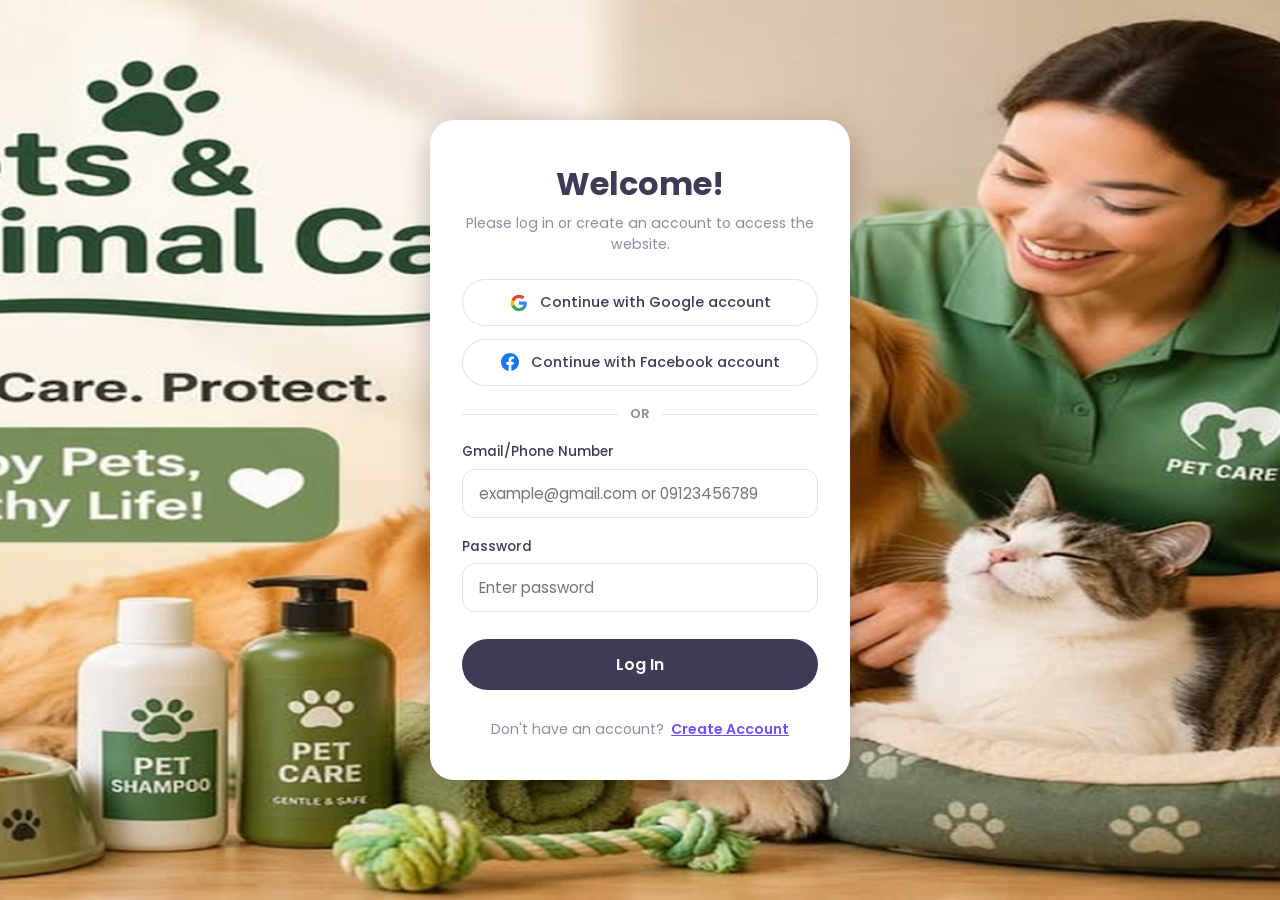
==== Project sirMark/index.html @ 8dad8e57 "Add files via upload" ====
<!DOCTYPE html>
<html lang="en">
  <head>
    <meta charset="UTF-8" />
    <meta name="viewport" content="width=device-width, initial-scale=1.0" />
    
    <!-- Prevent browser caching during development -->
    <meta http-equiv="Cache-Control" content="no-cache, no-store, must-revalidate" />
    <meta http-equiv="Pragma" content="no-cache" />
    <meta http-equiv="Expires" content="0" />

    <link
      href="https://cdn.jsdelivr.net/npm/remixicon@4.3.0/fonts/remixicon.css"
      rel="stylesheet"
    />
    <link
      rel="stylesheet"
      href="https://cdn.jsdelivr.net/npm/swiper@11/swiper-bundle.min.css"
    />
    <link href="https://cdn.jsdelivr.net/npm/remixicon@4.3.0/fonts/remixicon.css" rel="stylesheet">
    <link rel="stylesheet" href="styles.css?v=1.3" />
    <title>Pet Care by Group 1</title>
  </head>
  <body>
    <!-- AUTHENTICATION PAGE (Shown by default) -->
    <div id="auth-screen" class="auth__screen">
      <div class="auth__card">
        <div class="auth__header">
          <h2>Welcome!</h2>
          <p>Please log in or create an account to access the website.</p>
        </div>

        <!-- SOCIAL AUTHENTICATION BUTTONS -->
        <div class="social-auth-container">
          <button type="button" class="social-btn google-btn" id="google-auth-btn">
            <svg class="social-icon" viewBox="0 0 24 24" width="18" height="18">
              <path fill="#4285F4" d="M22.56 12.25c0-.78-.07-1.53-.2-2.25H12v4.26h5.92c-.26 1.37-1.04 2.53-2.21 3.31v2.77h3.57c2.08-1.92 3.28-4.74 3.28-8.09z"/>
              <path fill="#34A853" d="M12 23c2.97 0 5.46-.98 7.28-2.66l-3.57-2.77c-.98.66-2.23 1.06-3.71 1.06-2.86 0-5.29-1.93-6.16-4.53H2.18v2.84C3.99 20.53 7.7 23 12 23z"/>
              <path fill="#FBBC05" d="M5.84 14.1c-.22-.66-.35-1.36-.35-2.1s.13-1.44.35-2.1V7.06H2.18C1.43 8.55 1 10.22 1 12s.43 3.45 1.18 4.94l2.85-2.22.81-.62z"/>
              <path fill="#EA4335" d="M12 5.38c1.62 0 3.06.56 4.21 1.64l3.15-3.15C17.45 2.09 14.97 1 12 1 7.7 1 3.99 3.47 2.18 7.06l3.66 2.84c.87-2.6 3.3-4.52 6.16-4.52z"/>
            </svg>
            <span>Continue with Google account</span>
          </button>

          <button type="button" class="social-btn facebook-btn" id="facebook-auth-btn">
            <svg class="social-icon" viewBox="0 0 24 24" width="18" height="18" fill="#1877F2">
              <path d="M24 12.073c0-6.627-5.373-12-12-12s-12 5.373-12 12c0 5.99 4.388 10.954 10.125 11.854v-8.385H7.078v-3.47h3.047V9.43c0-3.007 1.792-4.669 4.533-4.669 1.312 0 2.686.235 2.686.235v2.953H15.83c-1.491 0-1.956.925-1.956 1.874v2.25h3.328l-.532 3.47h-2.796v8.385C19.612 23.027 24 18.062 24 12.073z"/>
            </svg>
            <span>Continue with Facebook account</span>
          </button>
        </div>

        <div class="auth__divider">
          <span>OR</span>
        </div>

        <!-- LOG IN FORM -->
        <form class="auth__form active" id="login-form">
          <div class="auth__field">
            <label for="login-identifier">Gmail/Phone Number</label>
            <input
              type="text"
              id="login-identifier"
              placeholder="example@gmail.com or 09123456789"
              required
            />
          </div>
          <div class="auth__field">
            <label for="login-password">Password</label>
            <div class="password__input-container">
              <input
                type="password"
                id="login-password"
                placeholder="Enter password"
                required
              />
              <i class="ri-eye-line toggle-password" data-target="login-password"></i>
            </div>
          </div>
          <button type="submit" class="auth__submit-btn">Log In</button>
          <p class="auth__switch">
            Don't have an account? <a href="#" id="switch-to-signup">Create Account</a>
          </p>
        </form>

        <!-- SIGN UP FORM -->
        <form class="auth__form" id="signup-form">
          <div class="auth__field">
            <label for="signup-name">Full Name</label>
            <input
              type="text"
              id="signup-name"
              placeholder="Your Name"
              required
            />
          </div>
          <div class="auth__field">
            <label for="signup-avatar">Profile Picture (Please submit your formal picture.)</label>
            <input
              type="file"
              id="signup-avatar"
              accept="image/*"
            />
          </div>
          <div class="auth__field">
            <label for="signup-identifier">Gmail/Phone Number</label>
            <input
              type="text"
              id="signup-identifier"
              placeholder="example@gmail.com or 09123456789"
              required
            />
          </div>
          <div class="auth__field">
            <label for="signup-password">Password</label>
            <div class="password__input-container">
              <input
                type="password"
                id="signup-password"
                placeholder="Create password"
                required
              />
              <i class="ri-eye-line toggle-password" data-target="signup-password"></i>
            </div>
          </div>
          <button type="submit" class="auth__submit-btn">Sign Up</button>
          <p class="auth__switch">
            Already have an account? <a href="#" id="switch-to-login">Log In</a>
          </p>
        </form>
      </div>
    </div>

    <!-- GET START PROMPT SCREEN (Shown after logging in) -->
<div id="get-started-screen" class="auth__screen hidden">

  <!-- ANIMATED BACKGROUND PARTICLES -->
  <div class="get-started__bg-animation">
    <span class="particle particle-1"><i class="ri-heart-pulse-fill"></i></span>
    <span class="particle particle-2">🐾</span>
    <span class="particle particle-3"><i class="ri-heart-fill"></i></span>
    <span class="particle particle-4">🐾</span>
    <span class="particle particle-5"><i class="ri-heart-pulse-fill"></i></span>
    <span class="particle particle-6">🐾</span>
    <div class="glowing-orb orb-1"></div>
    <div class="glowing-orb orb-2"></div>
  </div>

  <div class="auth__card get-started__card">
    <div class="auth__header">
      <div class="get-started__icon">
        <i class="ri-heart-pulse-fill"></i>
      </div>
      <h2>Welcome to Pet Care! 🐾</h2>
      <p>Click below to enter and explore expert pet care, services, and products.</p>
    </div>
    <button type="button" id="get-started-btn" class="auth__submit-btn get-started__btn">
      Get Start <i class="ri-arrow-right-line"></i>
    </button>
  </div>
</div>

    <!-- MAIN WEBSITE (Hidden until Get Start is clicked) -->
    <div id="main-website" class="hidden">
      <nav>
        <div class="nav__header">
          <div class="nav__logo">
            <a href="#">PET CARE</a>
          </div>
          <div class="nav__menu__btn" id="menu-btn">
            <i class="ri-menu-line"></i>
          </div>
        </div>
        <ul class="nav__links" id="nav-links">
          <li class="user__profile-container">
            <img id="user-display-avatar" class="nav__user-avatar hidden" src="" alt="User Profile" title="Click to manage profile picture" />
            <span id="user-display-name" class="user-name" title="Click to manage profile picture">Julian Roger Nebres</span>
            <button id="logout-btn" class="nav__logout-btn">Log Out</button>
          </li>
        </ul>
      </nav>

      <header id="home">
        <div class="section__container header__container">
          <div class="header__content">
            <h4>Welcome</h4>
            <h1>Pet<br /><span>Doctor</span></h1>
            <h2>We love pets like you do :)</h2>
            <p>
              From routine check-ups to specialized treatments, we're here to
              ensure your pets lead happy, healthy lives.
            </p>
            <div class="header__btn">
              <a href="video-player.html" class="header__btn-link">
                Click To Play Video <i class="ri-arrow-right-line"></i>
              </a>
            </div>
          </div>
          <div class="header__image">
            <img
              src="img/header-bg.png"
              alt="header-bg"
              class="header__image-bg"
            />
            <img src="img/header.png" alt="header" />
          </div>
        </div>
        <div class="header__bottom"></div>
      </header>

      <section class="section__container intro__container">
        <p class="section__subheader">Intro</p>
        <h2 class="section__header">Get to know us more</h2>
        <div class="intro__grid">
          <div class="intro__card">
            <div class="intro__image">
              <img src="img/intro-1.png" alt="Pet Experts" />
            </div>
            <h4>Pet Experts</h4>
            <p>
              Meet our team of skilled veterinarians, dedicated to your pet's
              well-being.
            </p>
            <a href="pet-experts.html">Read More</a>
          </div>
          <div class="intro__card">
            <div class="intro__image">
              <img src="img/intro-2.png" alt="Vet Services" />
            </div>
            <h4>Vet Services</h4>
            <p>
              Offering a wide range of veterinary services to keep your pets
              healthy and happy.
            </p>
            <a href="vet-services.html">Read More</a>
          </div>
          <div class="intro__card">
            <div class="intro__image">
              <img src="img/intro-3.png" alt="Contact Us" />
            </div>
            <h4>Contact Us</h4>
            <p>
              Reach out to us for any inquiries or schedule an appointment for
              your pet's care.
            </p>
            <a href="contact-us.html">Read More</a>
          </div>
        </div>
      </section>

      <section class="section__container about__container" id="about">
        <p class="section__subheader">About Us</p>
        <h2 class="section__header">What we can do for you</h2>
        <div class="about__row">
          <div class="about__image">
            <img src="img/about-1.jpg" alt="Pet Health Care" />
          </div>
          <div class="about__content">
            <span><img src="img/about-1-icon.png" alt="about-icon" /></span>
            <h4>Let us help you with your pet health</h4>
            <p>
              Our expert veterinarians are here to provide comprehensive care and
              guidance to ensure your pet stays in perfect health.
            </p>
          </div>
        </div>
        <div class="about__row">
          <div class="about__image">
            <img src="img/about-2.jpg" alt="Caring Personnel" />
          </div>
          <div class="about__content">
            <span><img src="img/about-2-icon.png" alt="about-icon" /></span>
            <h4>Caring personal will take care of your pet</h4>
            <p>
              Your pet will be in good hands with our compassionate and
              well-trained staff, who treat every pet like family.
            </p>
          </div>
        </div>
        <div class="about__row">
          <div class="about__image">
            <img src="img/about-3.jpg" alt="Pet Grooming Services" />
          </div>
          <div class="about__content">
            <span><img src="img/about-3-icon.png" alt="about-icon" /></span>
            <h4>Let us groom your precious and loved pet</h4>
            <p>
              From bathing to styling, we offer professional grooming services to
              keep your pet looking and feeling their best.
            </p>
          </div>
        </div>
      </section>

      <section class="section__container" id="store">
        <p class="section__subheader">Products</p>
        <h2 class="section__header">Featured pet products</h2>

        <div class="product__grid">
          <div class="product__card">
            <img src="img/product-1.jpg" alt="Dog Trash Bag" />
            <h4>Dog Trash Bag</h4>
            <p>Convenient and eco-friendly trash bags for easy pet waste disposal.</p>
            <h5>$29.00 USD</h5>
          </div>

          <div class="product__card">
            <img src="img/product-2.jpg" alt="Pet Accessories" />
            <h4>Pet Accessories</h4>
            <p>Explore our range of stylish and functional accessories for your furry friends.</p>
            <h5>$49.00 USD</h5>
          </div>

          <div class="product__card">
            <img src="img/product-3.jpg" alt="Dog Food" />
            <h4>Dog Food</h4>
            <p>Nutritious and delicious dog food to keep your pet healthy and happy.</p>
            <h5>$79.00 USD</h5>
          </div>
        </div>

        <!-- Order Here Button -->
        <div class="order__btn-container">
          <a href="order.html" class="order__btn">
            Order Here! <i class="ri-shopping-cart-2-line"></i>
          </a>
        </div>
      </section>

      <section class="section__container" id="service">
        <p class="section__subheader">Services</p>
        <h2 class="section__header">What We Offer</h2>
        <div class="service__flex">
          <div class="service__card">
            <div>
              <img src="img/service-1.png" alt="Emergency Care" />
            </div>
            <p>Emergency Care</p>
          </div>
          <div class="service__card">
            <div>
              <img src="img/service-2.png" alt="Vaccination Services" />
            </div>
            <p>Vaccination Services</p>
          </div>
          <div class="service__card">
            <div>
              <img src="img/service-3.png" alt="Nutrition Counseling" />
            </div>
            <p>Nutrition Counseling</p>
          </div>
          <div class="service__card">
            <div>
              <img src="img/service-4.png" alt="Behavioral Consultation" />
            </div>
            <p>Behavioral Consultation</p>
          </div>
          <div class="service__card">
            <div>
              <img src="img/service-5.png" alt="Pet Boarding Services" />
            </div>
            <p>Pet Boarding Services</p>
          </div>
        </div>
      </section>

      <section class="client">
        <div class="section__container client__container">
          <p class="section__subheader">Feedback</p>
          <h2 class="section__header">What people say about us</h2>
          <div class="feedback__form-container">
            <form id="feedback-form">
              <div class="feedback__field">
                <input
                  type="text"
                  id="feedback-job-input"
                  placeholder="Your Job Title / Profession (etc.)"
                />
              </div>
              <textarea
                id="feedback-input"
                placeholder="Write your comment or feedback here..."
                rows="3"
                required
              ></textarea>
              <button type="submit" class="feedback__submit-btn">Post Feedback</button>
            </form>
          </div>
          <div class="swiper">
            <div class="swiper-wrapper">
              <div class="swiper-slide">
                <div class="client__card">
                  <div class="client__details">
                    <img src="img/client-1.jpg" alt="Sarah Johnson" />
                    <div>
                      <h4>Sarah Johnson</h4>
                      <h5>Graphic Designer</h5>
                    </div>
                  </div>
                  <p>
                    The care my dog received at Pet Doctor was exceptional. The
                    vets were attentive cared about my dog's well-being.
                  </p>
                </div>
              </div>
              <div class="swiper-slide">
                <div class="client__card">
                  <div class="client__details">
                    <img src="img/client-2.jpg" alt="Michael Adams" />
                    <div>
                      <h4>Michael Adams</h4>
                      <h5>Software Engineer</h5>
                    </div>
                  </div>
                  <p>
                    Pet Doctor saved my cat during an emergency! Their quick
                    response and expertise made all the difference.
                  </p>
                </div>
              </div>
              <div class="swiper-slide">
                <div class="client__card">
                  <div class="client__details">
                    <img src="img/client-3.jpg" alt="Emily Martinez" />
                    <div>
                      <h4>Emily Martinez</h4>
                      <h5>Teacher</h5>
                    </div>
                  </div>
                  <p>
                    I trust Pet Doctor with all my pets. Their team is
                    professional, and they always go the extra mile for their
                    patients.
                  </p>
                </div>
              </div>
              <div class="swiper-slide">
                <div class="client__card">
                  <div class="client__details">
                    <img src="img/client-4.jpg" alt="Jason Lee" />
                    <div>
                      <h4>Jason Lee</h4>
                      <h5>Marketing Specialist</h5>
                    </div>
                  </div>
                  <p>
                    The grooming services at Pet Doctor are fantastic! My pup
                    always comes back looking fresh and happy.
                  </p>
                </div>
              </div>
              <div class="swiper-slide">
                <div class="client__card">
                  <div class="client__details">
                    <img src="img/client-5.jpg" alt="David Thompson" />
                    <div>
                      <h4>David Thompson</h4>
                      <h5>Accountant</h5>
                    </div>
                  </div>
                  <p>
                    I've never seen a team so dedicated to animals. Pet Doctor is
                    my go-to clinic for all pet-related issues.
                  </p>
                </div>
              </div>
            </div>
          </div>
        </div>
      </section>

      <section class="section__container instagram__container">
        <p>FOLLOW</p>
        <h2 class="section__header">Instagram</h2>
        <div class="instagram__grid">
          <img src="img/instagram-1.jpg" alt="Instagram Post 1" />
          <img src="img/instagram-2.jpg" alt="Instagram Post 2" />
          <img src="img/instagram-3.jpg" alt="Instagram Post 3" />
          <img src="img/instagram-4.jpg" alt="Instagram Post 4" />
        </div>
      </section>

      <footer class="footer" id="contact">
        <div class="section__container footer__container">
          <div class="footer__col">
            <h4>Group Members:</h4>
            <ul class="footer__members">
              <li><a href="javascript:void(0)" onclick="showMemberModal('De Los Santos, Faith', 'img/Faith.jpg', 'Group Leader')">De Los Santos, Faith</a></li>
              <li><a href="javascript:void(0)" onclick="showMemberModal('Nebres, Julian Roger', 'img/Julian Roger.jpg', 'Group Member')">Nebres, Julian Roger</a></li>
              <li><a href="javascript:void(0)" onclick="showMemberModal('Apolinario, Rennell', 'img/Rennell.jpg', 'Group Member')">Apolinario, Rennell</a></li>
              <li><a href="javascript:void(0)" onclick="showMemberModal('Tenrio, Marc Leoven', 'img/Leoven.jpg', 'Group Member')">Tenrio, Marc Leoven</a></li>
              <li><a href="javascript:void(0)" onclick="showMemberModal('Patricio, Genesis', 'img/Genesis.jpg', 'Group Member')">Patricio, Genesis</a></li>
            </ul>
          </div>

          <div class="footer__col">
            <h4>Company</h4>
            <ul class="footer__links">
              <li><a href="#pricing">Pricing</a></li>
              <li><a href="#blog">Blog</a></li>
            </ul>
          </div>

          <div class="footer__col">
            <h4>Address</h4>
            <p>Union, Libertad, Antique</p>
            <br />
            <h4>Inquiries</h4>
            <p>091234567890</p>
            <p>support@petdoctorcare.com</p>
          </div>

          <div class="footer__col">
            <h4>Newsletter</h4>
            <p>Stay updated with our latest news</p>
            <form id="newsletter-form" onsubmit="showNewsletterPopup(event)">
              <input type="email" id="newsletter-email-input" placeholder="Your email" required />
              <button type="submit" class="btn">
                <i class="ri-arrow-right-line"></i>
              </button>
            </form>

            <br />
            <h4>Follow Us</h4>
            <ul class="footer__socials">
              <li><a href="https://web.facebook.com/rennell.apolinario8" target="_blank" rel="noopener noreferrer"><i class="ri-facebook-fill"></i></a></li>
              <li><a href="https://www.instagram.com/its_me_rennell/" target="_blank" rel="noopener noreferrer"><i class="ri-instagram-line"></i></a></li>
              <li><a href="https://vt.tiktok.com/ZSqaDMAtP/" target="_blank" rel="noopener noreferrer"><i class="ri-tiktok-fill"></i></a></li>
            </ul>
          </div>
        </div>

        <div class="footer__bar">
          Ubra it Group 1<br />
        </div>
      </footer>

      <!-- FLOATING BOTTOM NAVIGATION BAR -->
      <nav class="bottom__nav">
        <a href="#home" class="bottom__nav-link active">
          <i class="ri-home-4-line"></i>
          <span>Home</span>
        </a>
        <a href="#about" class="bottom__nav-link">
          <i class="ri-information-line"></i>
          <span>About</span>
        </a>
        <a href="#store" class="bottom__nav-link center-highlight">
          <div class="center-icon">
            <i class="ri-shopping-bag-3-line"></i>
          </div>
          <span>Store</span>
        </a>
        <a href="#service" class="bottom__nav-link">
          <i class="ri-customer-service-2-line"></i>
          <span>Services</span>
        </a>
        <a href="#contact" class="bottom__nav-link">
          <i class="ri-contacts-line"></i>
          <span>Contact</span>
        </a>
      </nav>
    </div>

    <!-- PROFILE PICTURE OPTION MODAL -->
    <div id="avatar-modal" class="auth__modal-overlay">
      <div class="auth__modal-card logout__card">
        <button type="button" id="avatar-modal-close" class="logout__modal-close">&times;</button>
        <div class="auth__header">
          <h3>Profile Picture Settings</h3>
          <p>Choose an image to upload as your profile picture, or remove your existing picture.</p>
        </div>
        <form id="avatar-modal-form">
          <div class="auth__field">
            <label for="avatar-modal-file">Upload New Picture</label>
            <input type="file" id="avatar-modal-file" accept="image/*" />
          </div>
          <div class="avatar__modal-actions">
            <button type="submit" class="auth__submit-btn" style="flex: 1;">Save Picture</button>
            <button type="button" id="avatar-remove-btn" class="auth__submit-btn avatar__remove-btn" style="flex: 1;">Remove Picture</button>
          </div>
        </form>
      </div>
    </div>

    <!-- SOCIAL NAME PROMPT MODAL -->
    <div id="social-name-modal" class="auth__modal-overlay">
      <div class="auth__modal-card logout__card">
        <button type="button" id="social-modal-close" class="logout__modal-close">&times;</button>
        <div class="auth__header">
          <h3 id="social-modal-title">Enter Your Name</h3>
          <p>Please enter your details to complete social log in.</p>
        </div>
        <form id="social-name-form">
          <div class="auth__field">
            <label for="social-user-name">Full Name</label>
            <input
              type="text"
              id="social-user-name"
              placeholder="Enter your name"
              required
            />
          </div>
          <div class="auth__field">
            <label for="social-user-avatar">Profile Picture (Please submit your formal picture.)</label>
            <input
              type="file"
              id="social-user-avatar"
              accept="image/*"
            />
          </div>
          <button type="submit" class="auth__submit-btn" style="margin-top: 1.2rem;">Continue</button>
        </form>
      </div>
    </div>

    <!-- LOG OUT CONFIRMATION MODAL -->
    <div id="logout-modal" class="auth__modal-overlay">
      <div class="auth__modal-card logout__card">
        <button type="button" id="logout-cancel-btn" class="logout__modal-close">&times;</button>
        <h3>Log Out?</h3>
        <p>Are you sure you want to log out? Thank you for visiting our site!</p>
        <button id="logout-confirm-btn" class="auth__submit-btn">Return to Log In</button>
      </div>
    </div>

    <!-- INSTAGRAM LIGHTBOX MODAL -->
    <div id="image-modal" class="image__modal">
      <div class="image__modal-wrapper">
        <button id="modal-close" class="image__modal-close" type="button">&times;</button>
        <img id="modal-img" src="" alt="Zoomed Instagram Image" />
      </div>
    </div>

    <!-- NEWSLETTER SUCCESS MODAL -->
    <div id="newsletter-modal" class="newsletter__modal-overlay">
      <div class="newsletter__modal-card">
        <div class="newsletter__modal-icon">
          <i class="ri-checkbox-circle-fill"></i>
        </div>
        <h3>Submitted Successfully!</h3>
        <p>Thank you for emailing our website!</p>
        <button type="button" class="newsletter__modal-btn" onclick="closeNewsletterPopup()">Close</button>
      </div>
    </div>

    <!-- MEMBER MODAL -->
    <div id="member-modal" class="member__modal-overlay" onclick="closeMemberModalOnOverlay(event)">
      <div class="member__modal-card">
        <button type="button" class="member__modal-close" onclick="closeMemberModal()">&times;</button>
        <div class="member__modal-img-container">
          <img id="member-modal-img" src="" alt="Member Photo" />
        </div>
        <h3 id="member-modal-name">Member Name</h3>
        <p id="member-modal-role">Group Member</p>
      </div>
    </div>

    <script src="https://unpkg.com/scrollreveal"></script>
    <script src="https://cdn.jsdelivr.net/npm/swiper@11/swiper-bundle.min.js"></script>
    <script src="main.js?v=1.3"></script>
  </body>
</html>
---- Project sirMark/styles.css ----
@import url("https://fonts.googleapis.com/css2?family=Poppins:ital,wght@0,100;0,200;0,300;0,400;0,500;0,600;0,700;0,800;0,900;1,100;1,200;1,300;1,400;1,500;1,600;1,700;1,800;1,900&display=swap");

:root {
  --primary-color: #dcd7f8;
  --text-dark: #3f3b57;
  --text-light: #908ca3;
  --white: #ffffff;
  --max-width: 1200px;
}

* {
  padding: 0;
  margin: 0;
  box-sizing: border-box;
}

body {
  font-family: "Poppins", sans-serif;
}

#main-website {
  padding-bottom: 90px;
}

img {
  display: block;
  width: 100%;
  height: auto;
}

a {
  text-decoration: none;
  transition: 0.3s;
}

ul {
  list-style: none;
}

html,
body {
  scroll-behavior: smooth;
}

.section__container {
  max-width: var(--max-width);
  padding: 7rem 1rem 5rem 1rem;
  margin: auto;
}

.section__subheader {
  font-size: 1.2rem;
  font-weight: 500;
  color: var(--text-light);
  text-align: center;
}

.section__header {
  font-size: 2.5rem;
  font-weight: 500;
  color: var(--text-dark);
  text-align: center;
  line-height: 3.5rem;
}

/* User Profile & Log-out Alignment */
.user__profile-container {
  display: flex;
  align-items: center;
  gap: 0.8rem;
}

.nav__user-avatar {
  width: 40px;
  height: 40px;
  border-radius: 50%;
  object-fit: cover;
  border: 2px solid #7052ff;
  box-shadow: 0 2px 8px rgba(112, 82, 255, 0.25);
  cursor: pointer;
  transition: transform 0.2s ease;
}

.nav__user-avatar:hover {
  transform: scale(1.08);
}

.user-name {
  white-space: nowrap;
  display: inline-block;
  font-size: 1.1rem;
  font-weight: 600;
  color: #2b2353;
  cursor: pointer;
}

.user__display-name {
  font-size: 1.8rem;
  font-weight: 700;
  color: var(--text-dark);
  text-transform: capitalize;
}

/* Modal Avatar Actions */
.avatar__modal-actions {
  display: flex;
  gap: 0.8rem;
  margin-top: 1.2rem;
}

.avatar__remove-btn {
  background-color: #ff4d4d !important;
}

.avatar__remove-btn:hover {
  background-color: #e03a3a !important;
}

/* Product Image Hover Pop & Zoom */
.product__card {
  overflow: hidden;
  border-radius: 12px;
  transition: transform 0.3s ease, box-shadow 0.3s ease;
}

.product__card:hover {
  transform: translateY(-6px);
  box-shadow: 0 12px 30px rgba(112, 82, 255, 0.15);
}

.product__card img {
  width: 100%;
  border-radius: 12px;
  transition: transform 0.4s cubic-bezier(0.25, 1, 0.5, 1), filter 0.4s ease;
}

.product__card:hover img {
  transform: scale(1.08);
  filter: brightness(1.03);
}

/* Order Here Button Placement */
.order__btn-container {
  text-align: center;
  margin-top: 2.5rem;
}

.order__btn {
  display: inline-flex;
  align-items: center;
  gap: 0.6rem;
  padding: 0.9rem 2.2rem;
  background-color: #7052ff;
  color: #ffffff !important;
  border-radius: 30px;
  text-decoration: none;
  font-weight: 600;
  font-size: 1.05rem;
  box-shadow: 0 6px 18px rgba(112, 82, 255, 0.3);
  transition: all 0.25s cubic-bezier(0.4, 0, 0.2, 1);
}

.order__btn i {
  font-size: 1.2rem;
  transition: transform 0.25s ease;
}

.order__btn:hover {
  background-color: #593cd8;
  transform: translateY(-3px) scale(1.02);
  box-shadow: 0 10px 25px rgba(112, 82, 255, 0.45);
}

.order__btn:hover i {
  transform: translateX(4px);
}

.order__btn:active {
  transform: scale(0.95);
}

/* ANIMATION & GATE STYLES */
.hidden {
  display: none !important;
}

.auth__screen,
#main-website {
  transition: opacity 0.5s ease;
  opacity: 1;
}

.fade-out {
  opacity: 0 !important;
  pointer-events: none;
}

.fade-in {
  animation: fadeIn 0.5s ease forwards;
}

@keyframes fadeIn {
  from {
    opacity: 0;
  }
  to {
    opacity: 1;
  }
}

/* Auth Screen */
.auth__screen {
  min-height: 100vh;
  width: 100%;
  display: flex;
  align-items: center;
  justify-content: center;
  background: url("img/background2.png") no-repeat center center / cover;
  padding: 1.5rem;
  overflow: hidden;
}

.auth__card {
  background-color: #ffffff;
  width: 100%;
  max-width: 420px;
  border-radius: 1.5rem;
  padding: 2.5rem 2rem;
  box-shadow: 0 10px 30px rgba(0, 0, 0, 0.25);
  overflow: hidden;
}

/* Get Start Screen Styling */
.get-started__card {
  text-align: center;
  display: flex;
  flex-direction: column;
  align-items: center;
}

.get-started__icon {
  width: 70px;
  height: 70px;
  background-color: #f3f0ff;
  color: #7052ff;
  border-radius: 50%;
  display: flex;
  align-items: center;
  justify-content: center;
  font-size: 2.2rem;
  margin: 0 auto 1rem auto;
  box-shadow: 0 4px 15px rgba(112, 82, 255, 0.2);
}

.get-started__btn {
  width: 100%;
  display: inline-flex;
  align-items: center;
  justify-content: center;
  gap: 0.5rem;
  background-color: #7052ff;
  padding: 0.85rem 1.5rem;
  font-size: 1.05rem;
  transition: all 0.3s ease;
}

.get-started__btn:hover {
  background-color: #593cd8;
  transform: translateY(-2px);
  box-shadow: 0 6px 18px rgba(112, 82, 255, 0.35);
}

.auth__header {
  text-align: center;
  margin-bottom: 1.5rem;
}

.auth__header h2 {
  font-size: 2rem;
  font-weight: 700;
  color: var(--text-dark);
}

.auth__header p {
  font-size: 0.88rem;
  color: var(--text-light);
  margin-top: 0.3rem;
}

/* Social Buttons & Divider Styling */
.social-auth-container {
  display: flex;
  flex-direction: column;
  gap: 0.8rem;
  margin-bottom: 1.2rem;
}

.social-btn {
  display: flex;
  align-items: center;
  justify-content: center;
  gap: 0.75rem;
  width: 100%;
  padding: 0.75rem 1rem;
  border: 1.5px solid #e2e0ee;
  border-radius: 5rem;
  background-color: var(--white);
  color: var(--text-dark);
  font-family: inherit;
  font-size: 0.9rem;
  font-weight: 500;
  cursor: pointer;
  transition: all 0.3s ease;
}

.social-btn:hover {
  background-color: #f8f7fd;
  border-color: #cbd5e1;
  transform: translateY(-1px);
}

.social-btn svg {
  flex-shrink: 0;
}

.auth__divider {
  display: flex;
  align-items: center;
  text-align: center;
  margin-bottom: 1.2rem;
  color: var(--text-light);
  font-size: 0.8rem;
  font-weight: 600;
}

.auth__divider::before,
.auth__divider::after {
  content: "";
  flex: 1;
  border-bottom: 1px solid #e2e0ee;
}

.auth__divider span {
  padding: 0 0.75rem;
}

.auth__form {
  display: none;
  flex-direction: column;
  gap: 1.2rem;
}

@keyframes formSlideFade {
  from {
    opacity: 0;
    transform: translateY(12px);
  }
  to {
    opacity: 1;
    transform: translateY(0);
  }
}

.auth__form.active {
  display: flex;
  animation: formSlideFade 0.35s cubic-bezier(0.16, 1, 0.3, 1) forwards;
}

.auth__field {
  display: flex;
  flex-direction: column;
  gap: 0.4rem;
}

.auth__field label {
  font-size: 0.85rem;
  font-weight: 500;
  color: var(--text-dark);
}

.auth__field input {
  padding: 0.75rem 1rem;
  border: 1.5px solid #e2e0ee;
  border-radius: 0.8rem;
  font-family: inherit;
  font-size: 0.95rem;
  outline: none;
  transition: 0.3s;
}

.auth__field input[type="file"] {
  padding: 0.5rem 0.8rem;
  font-size: 0.85rem;
  cursor: pointer;
}

.auth__field input:focus {
  border-color: var(--text-dark);
}

.password__input-container {
  position: relative;
  display: flex;
  align-items: center;
  width: 100%;
}

.password__input-container input {
  width: 100%;
  padding-right: 2.8rem;
}

.toggle-password {
  position: absolute;
  right: 1rem;
  cursor: pointer;
  color: var(--text-light);
  font-size: 1.15rem;
  transition: color 0.2s ease;
  user-select: none;
}

.toggle-password:hover {
  color: var(--text-dark);
}

.auth__submit-btn {
  margin-top: 0.5rem;
  padding: 0.8rem;
  background-color: var(--text-dark);
  color: var(--white);
  border: none;
  border-radius: 5rem;
  font-family: inherit;
  font-size: 1rem;
  font-weight: 600;
  cursor: pointer;
  transition: 0.3s;
}

.auth__submit-btn:hover {
  background-color: #272439;
}

.auth__switch {
  text-align: center;
  font-size: 0.88rem;
  color: var(--text-light);
  margin-top: 0.6rem;
}

.auth__switch a {
  color: #7052ff;
  font-weight: 600;
  text-decoration: underline;
  margin-left: 0.2rem;
  cursor: pointer;
  transition: color 0.2s ease;
}

.auth__switch a:hover {
  color: #593cd8;
}

.nav__logout-btn {
  padding: 0.4rem 1.2rem;
  font-family: inherit;
  font-size: 0.9rem;
  font-weight: 600;
  color: var(--white);
  background-color: var(--text-dark);
  border: none;
  border-radius: 5rem;
  cursor: pointer;
  transition: 0.3s;
}

.nav__logout-btn:hover {
  background-color: #272439;
}

/* Modal Overlay for Logout & Profile */
.auth__modal-overlay {
  position: fixed;
  top: 0;
  left: 0;
  width: 100vw;
  height: 100vh;
  background-color: rgba(0, 0, 0, 0.5);
  display: flex;
  align-items: center;
  justify-content: center;
  z-index: 1000;
  opacity: 0;
  pointer-events: none;
  transition: opacity 0.3s ease;
  padding: 1rem;
}

.auth__modal-overlay.active {
  opacity: 1;
  pointer-events: all;
}

.auth__modal-card.logout__card {
  position: relative;
  background-color: var(--white);
  text-align: center;
  width: 100%;
  max-width: 380px;
  border-radius: 1.5rem;
  padding: 2rem;
  box-shadow: 0 10px 30px rgba(0, 0, 0, 0.2);
}

.logout__modal-close {
  position: absolute;
  top: 12px;
  right: 18px;
  background: transparent;
  border: none;
  font-size: 1.8rem;
  color: var(--text-light);
  cursor: pointer;
  line-height: 1;
  transition: color 0.2s ease;
}

.logout__modal-close:hover {
  color: #ff4d4d;
}

.logout__card h3 {
  font-size: 1.6rem;
  color: var(--text-dark);
  margin-bottom: 0.5rem;
}

.logout__card p {
  color: var(--text-light);
  font-size: 0.95rem;
  margin-bottom: 1.5rem;
}

/* Top Header Navigation */
nav {
  position: fixed;
  top: 0;
  left: 0;
  width: 100%;
  z-index: 1000;
  isolation: isolate;
  background-color: rgba(255, 255, 255, 0.95);
  backdrop-filter: blur(10px);
  -webkit-backdrop-filter: blur(10px);
  box-shadow: 0 2px 15px rgba(0, 0, 0, 0.05);
}

.nav__header {
  padding: 1rem;
  width: 100%;
  display: flex;
  align-items: center;
  justify-content: space-between;
  background-color: transparent;
}

.nav__logo {
  display: inline-flex;
  align-items: center;
}

.nav__logo a {
  font-size: 1.2rem;
  font-weight: 700;
  color: var(--text-dark);
  white-space: nowrap;
  display: inline-flex;
  align-items: center;
  flex-direction: row;
  gap: 0.4rem;
}

.nav__menu__btn {
  font-size: 1.5rem;
  color: var(--text-dark);
  cursor: pointer;
}

/* Mobile Top Nav Links Dropdown */
.nav__links {
  position: absolute;
  top: 100%;
  left: 0;
  width: 100%;
  padding: 1.5rem 2rem;
  display: flex;
  align-items: center;
  justify-content: center;
  flex-direction: column;
  gap: 1.2rem;
  background-color: var(--white);
  transition: transform 0.4s ease, opacity 0.4s ease;
  z-index: 1001;
  transform: translateY(-100%);
  opacity: 0;
  pointer-events: none;
  box-shadow: 0 10px 20px rgba(0, 0, 0, 0.08);
}

.nav__links.open {
  transform: translateY(0);
  opacity: 1;
  pointer-events: auto;
}

.nav__links a {
  font-weight: 500;
  color: var(--text-dark);
}

/* ================= COMPACT GLOWING NAVIGATION LINKS ================= */
.nav__links li a.nav__glow-link {
  position: relative;
  padding: 0.4rem 1rem;
  border-radius: 25px;
  font-size: 0.88rem;
  font-weight: 600;
  color: var(--text-dark);
  text-decoration: none;
  border: 1px solid transparent;
  transition: all 0.3s cubic-bezier(0.4, 0, 0.2, 1);
}

.nav__links li a.nav__glow-link:hover,
.nav__links li a.nav__glow-link.active {
  color: #7052ff;
  background-color: rgba(112, 82, 255, 0.08);
  border-color: rgba(112, 82, 255, 0.3);
  text-shadow: 0 0 6px rgba(112, 82, 255, 0.5);
  box-shadow: 0 0 10px rgba(112, 82, 255, 0.25), inset 0 0 6px rgba(112, 82, 255, 0.1);
  transform: translateY(-2px);
}

/* ================= SLIM FLOATING BOTTOM NAVIGATION ================= */
.bottom__nav {
  position: fixed;
  bottom: 14px;
  left: 50%;
  transform: translateX(-50%);
  width: fit-content;
  max-width: 90vw;
  height: auto;
  min-height: unset;
  top: auto;
  
  display: flex;
  align-items: center;
  justify-content: center;
  gap: 0.25rem;
  padding: 0.3rem 0.6rem;
  background-color: rgba(255, 255, 255, 0.94);
  backdrop-filter: blur(10px);
  -webkit-backdrop-filter: blur(10px);
  border-radius: 40px;
  box-shadow: 0 6px 18px rgba(0, 0, 0, 0.1);
  border: 1px solid rgba(226, 224, 238, 0.8);
  z-index: 9999;
  transition: all 0.3s ease;
}

.bottom__nav-link {
  display: flex;
  flex-direction: column;
  align-items: center;
  justify-content: center;
  text-decoration: none;
  color: var(--text-light);
  font-size: 0.65rem;
  font-weight: 600;
  gap: 2px;
  padding: 4px 10px;
  border-radius: 20px;
  transition: all 0.2s cubic-bezier(0.4, 0, 0.2, 1);
}

.bottom__nav-link i {
  font-size: 1.15rem;
  transition: transform 0.2s ease, color 0.2s ease;
}

.bottom__nav-link:hover,
.bottom__nav-link.active {
  color: #7052ff;
  text-shadow: 0 0 6px rgba(112, 82, 255, 0.5);
}

.bottom__nav-link.active i {
  transform: translateY(-1px);
  color: #7052ff;
  filter: drop-shadow(0 0 4px rgba(112, 82, 255, 0.6));
}

.bottom__nav-link.center-highlight .center-icon {
  width: 36px;
  height: 36px;
  background: linear-gradient(135deg, #7052ff, #593cd8);
  border-radius: 50%;
  display: flex;
  align-items: center;
  justify-content: center;
  color: #ffffff;
  box-shadow: 0 0 10px rgba(112, 82, 255, 0.4);
  border: 2px solid #ffffff;
  transition: all 0.2s ease;
}

.bottom__nav-link.center-highlight .center-icon i {
  font-size: 1.05rem;
  color: #ffffff;
}

.bottom__nav-link.center-highlight:hover .center-icon,
.bottom__nav-link.center-highlight.active .center-icon {
  transform: scale(1.08) translateY(-2px);
  box-shadow: 0 0 14px rgba(112, 82, 255, 0.6);
}

header {
  padding-top: 5rem;
  position: relative;
  isolation: isolate;
  background-color: var(--primary-color);
}

.header__bottom {
  position: absolute;
  bottom: 0;
  left: 0;
  width: 100%;
  height: 3rem;
  background-color: var(--white);
  z-index: -1;
}

.header__container {
  padding-block: 2rem 0;
  display: grid;
  gap: 2rem;
}

.header__content h4 {
  max-width: fit-content;
  margin-inline: auto;
  margin-bottom: 1rem;
  padding: 5px 15px;
  font-size: 1rem;
  font-weight: 600;
  color: var(--text-dark);
  background-color: rgba(0, 0, 0, 0.1);
  border-radius: 5rem;
}

.header__content h1 {
  margin-bottom: 1rem;
  font-size: 3.5rem;
  font-weight: 700;
  line-height: 4.5rem;
  color: var(--text-dark);
  text-align: center;
}

.header__content h1 span {
  font-size: 5rem;
}

.header__content h2 {
  margin-bottom: 1rem;
  font-size: 1.2rem;
  font-weight: 600;
  color: var(--text-dark);
  text-align: center;
}

.header__content p {
  margin-bottom: 2rem;
  color: var(--text-light);
  text-align: center;
}

.header__btn {
  display: flex;
  align-items: center;
}

.header__btn-link {
  padding-block: 0.5rem;
  padding-inline: 1.5rem 1rem;
  margin-inline: auto;
  outline: none;
  border: none;
  display: inline-flex;
  align-items: center;
  gap: 10px;
  font-size: 1rem;
  font-weight: 600;
  color: var(--text-dark);
  background-color: rgba(0, 0, 0, 0.1);
  border-radius: 5rem;
  transition: 0.3s;
  cursor: pointer;
  text-decoration: none;
}

.header__btn-link:hover {
  color: var(--white);
  background-color: rgba(0, 0, 0, 0.4);
}

.header__image {
  position: relative;
  isolation: isolate;
}

.header__image img {
  max-width: 400px;
  margin-inline: auto;
}

img.header__image-bg {
  position: absolute;
  top: 50%;
  left: 0;
  transform: translateY(-50%);
  max-width: 300px !important;
  z-index: -1;
}

.intro__grid {
  margin-top: 4rem;
  display: grid;
  gap: 2rem;
}

.intro__card {
  text-align: center;
}

.intro__card div.intro__image {
  max-width: fit-content;
  margin-inline: auto;
  margin-bottom: 1rem;
  padding: 2rem;
  background-position: center center;
  background-repeat: no-repeat;
  background-size: contain;
}

.intro__card:nth-child(1) div.intro__image {
  background-image: url("img/intro-1-bg.png");
}

.intro__card:nth-child(2) div.intro__image {
  background-image: url("img/intro-2-bg.png");
}

.intro__card:nth-child(3) div.intro__image {
  background-image: url("img/intro-3-bg.png");
}

.intro__card div img {
  width: auto;
  height: 75px;
}

.intro__card h4 {
  margin-bottom: 0.5rem;
  font-size: 1.2rem;
  font-weight: 600;
  color: var(--text-dark);
}

.intro__card p {
  margin-bottom: 2rem;
  color: var(--text-light);
}

.intro__card a {
  display: inline-block;
  padding: 0.5rem 2rem;
  border: 2px solid;
  border-radius: 5rem;
  transition: 0.3s;
}

.intro__card:nth-child(1) a {
  color: #ffc737;
  border-color: #ffc737;
}

.intro__card:nth-child(1) a:hover {
  color: var(--white);
  background-color: #ffc737;
}

.intro__card:nth-child(2) a {
  color: #257ae7;
  border-color: #257ae7;
}

.intro__card:nth-child(2) a:hover {
  color: var(--white);
  background-color: #257ae7;
}

.intro__card:nth-child(3) a {
  color: #cba9b6;
  border-color: #cba9b6;
}

.intro__card:nth-child(3) a:hover {
  color: var(--white);
  background-color: #cba9b6;
}

.about__row {
  margin-top: 2rem;
  display: flex;
  gap: 2rem;
  flex-direction: column;
  overflow: hidden;
}

.about__row:nth-of-type(1) {
  margin-top: 4rem;
}

.about__image {
  flex: 1;
  max-width: 400px;
  margin-inline: auto;
}

.about__content {
  flex: 1;
  text-align: center;
}

.about__content span {
  margin-inline: auto;
  margin-bottom: 1rem;
  width: 80px;
  aspect-ratio: 1;
  display: flex;
  align-items: center;
  justify-content: center;
  border-radius: 100%;
}

.about__content span img {
  max-width: 40px;
}

.about__row:nth-of-type(1) .about__content span {
  background-color: #fdf2d9;
}

.about__row:nth-of-type(2) .about__content span {
  background-color: #e8f7fe;
}

.about__row:nth-of-type(3) .about__content span {
  background-color: #fbebf1;
}

.about__content h4 {
  max-width: 450px;
  margin-inline: auto;
  margin-bottom: 1rem;
  font-size: 2rem;
  font-weight: 500;
  color: var(--text-dark);
  line-height: 3rem;
}

.about__content p {
  max-width: 450px;
  margin-inline: auto;
  color: var(--text-light);
}

.product {
  position: relative;
  isolation: isolate;
}

.product::before {
  position: absolute;
  content: "";
  top: 0;
  left: 0;
  width: 100%;
  height: 65%;
  background-color: #fdf2d9;
  z-index: -1;
}

.product__grid {
  margin-top: 4rem;
  display: grid;
  gap: 2rem;
}

.product__card h4 {
  margin-block: 1rem 5px;
  font-size: 1.2rem;
  font-weight: 500;
  color: var(--text-dark);
}

.product__card p {
  margin-bottom: 1rem;
  color: var(--text-light);
}

.product__card h5,
.product__card h3 {
  font-size: 1.2rem;
  font-weight: 600;
  color: var(--text-dark);
}

.service__flex {
  margin-top: 4rem;
  display: flex;
  align-items: center;
  justify-content: space-around;
  gap: 2rem;
  flex-wrap: wrap;
}

.service__card div {
  margin-bottom: 2rem;
  margin-inline: auto;
  width: 120px;
  aspect-ratio: 1;
  display: flex;
  align-items: center;
  justify-content: center;
  background-color: #dff3fd;
  border-radius: 100%;
}

.service__card img {
  max-width: 45px;
}

.service__card p {
  font-weight: 500;
  color: var(--text-light);
}

.client {
  background-color: var(--primary-color);
}

.swiper {
  margin-top: 4rem;
  width: 100%;
}

.swiper-slide {
  min-width: 375px;
}

.client__card {
  padding: 1.5rem;
  background-color: var(--white);
  border-radius: 1rem;
  transition: 0.3s;
}

.client__details {
  margin-bottom: 1rem;
  display: flex;
  align-items: center;
  gap: 1rem;
}

.client__details img {
  width: 50px;
  height: 50px;
  object-fit: cover;
  border-radius: 100%;
}

.client__details h4 {
  font-size: 1.1rem;
  font-weight: 600;
  color: var(--text-dark);
}

.client__details h5 {
  font-weight: 500;
  color: var(--text-light);
}

.client__card p {
  color: var(--text-dark);
}

.instagram__container p {
  max-width: fit-content;
  margin-bottom: 1rem;
  padding: 6px 20px;
  font-size: 1rem;
  font-weight: 600;
  color: var(--text-dark);
  background-color: #e6e3fa;
  border-radius: 5rem;
}

.instagram__container .section__header {
  padding-bottom: 1rem;
  text-align: left;
  border-bottom: 1px solid var(--text-light);
}

.instagram__grid {
  margin-top: 2rem;
  display: grid;
  grid-template-columns: repeat(2, 1fr);
}

.footer__container {
  display: grid;
  grid-template-columns: repeat(4, 1fr);
  gap: 2rem;
  padding-top: 4rem;
  padding-bottom: 3rem;
}

.footer__col {
  display: flex;
  flex-direction: column;
}

.footer__col h4 {
  font-size: 1.05rem;
  font-weight: 700;
  color: #1f2937;
  margin-bottom: 1rem;
}

.footer__col p {
  color: #6b7280;
  font-size: 0.9rem;
  margin-bottom: 0.4rem;
}

.footer__links,
.footer__members {
  list-style: none;
  padding: 0;
  margin: 0;
}

.footer__links li,
.footer__members li {
  margin-bottom: 0.6rem;
}

.footer__links li a,
.footer__members li a {
  color: #6b7280;
  font-size: 0.9rem;
  text-decoration: none;
  transition: color 0.2s ease;
  cursor: pointer;
}

.footer__members li a:hover,
.footer__links li a:hover {
  color: #7052ff;
  text-decoration: underline;
}

.footer__col form {
  display: flex;
  align-items: center;
  background-color: #ffffff;
  border: 1.5px solid #e0d9f6;
  border-radius: 50px;
  padding: 4px 4px 4px 14px;
  max-width: 320px;
  width: 100%;
  margin-top: 0.5rem;
}

.footer__col form input {
  width: 100%;
  border: none;
  outline: none;
  background: transparent;
  font-size: 0.95rem;
  color: #333333;
}

.footer__col form button {
  background-color: #e2dbfc;
  color: #2b2353;
  border: none;
  border-radius: 50px;
  padding: 10px 20px;
  cursor: pointer;
  display: flex;
  align-items: center;
  justify-content: center;
  font-size: 1.2rem;
  transition: background-color 0.2s ease;
}

.footer__col form button:hover {
  background-color: #d1c5fa;
}

.footer__socials {
  display: flex;
  align-items: center;
  gap: 0.6rem;
  list-style: none;
  padding: 0;
  margin-top: 0.5rem;
}

.footer__socials li a {
  width: 36px;
  height: 36px;
  border-radius: 50%;
  background-color: #e2dbfc;
  color: #2b2353;
  display: flex;
  align-items: center;
  justify-content: center;
  font-size: 1.1rem;
  text-decoration: none;
  transition: all 0.2s ease;
}

.footer__socials li a:hover {
  background-color: #7052ff;
  color: #ffffff;
}

.footer__bar {
  text-align: center;
  padding: 1.5rem 1rem;
  font-size: 0.85rem;
  color: #6b7280;
  border-top: 1px solid #f3f4f6;
}

/* Modals */
.instagram__grid img {
  cursor: pointer;
  transition: transform 0.3s ease;
}

.instagram__grid img:hover {
  transform: scale(1.03);
}

#image-modal {
  display: none;
  position: fixed;
  top: 0;
  left: 0;
  width: 100vw;
  height: 100vh;
  background-color: rgba(0, 0, 0, 0.85);
  backdrop-filter: blur(5px);
  z-index: 999999;
}

#image-modal.active {
  display: block;
}

.image__modal-wrapper {
  position: absolute;
  top: 50%;
  left: 50%;
  transform: translate(-50%, -50%);
  width: 90%;
  max-width: 500px;
}

#modal-img {
  display: block;
  width: 100%;
  height: auto;
  max-height: 75vh;
  border-radius: 12px;
  box-shadow: 0 10px 30px rgba(0, 0, 0, 0.5);
  margin: 0 auto;
}

.image__modal-close {
  position: absolute;
  top: -45px;
  right: 0;
  background: transparent;
  color: #ffffff;
  border: none;
  font-size: 38px;
  font-weight: bold;
  cursor: pointer;
  line-height: 1;
}

.image__modal-close:hover {
  color: #ff4d4d;
}

.newsletter__modal-overlay,
.member__modal-overlay {
  display: none;
  position: fixed;
  top: 0;
  left: 0;
  right: 0;
  bottom: 0;
  width: 100vw;
  height: 100vh;
  background-color: rgba(0, 0, 0, 0.6);
  backdrop-filter: blur(4px);
  z-index: 999999;
  align-items: center;
  justify-content: center;
}

.newsletter__modal-card,
.member__modal-card {
  background: #ffffff;
  padding: 35px 30px;
  border-radius: 16px;
  text-align: center;
  max-width: 400px;
  width: 90%;
  box-shadow: 0 15px 30px rgba(0, 0, 0, 0.3);
  position: relative;
}

.member__modal-card {
  max-width: 360px;
  padding: 30px 25px;
}

.newsletter__modal-icon {
  font-size: 55px;
  color: #22c55e;
  line-height: 1;
  margin-bottom: 12px;
}

.newsletter__modal-card h3,
.member__modal-card h3 {
  font-size: 1.35rem;
  font-weight: 700;
  color: #1f2937;
  margin-bottom: 8px;
}

.newsletter__modal-card p,
.member__modal-card p {
  color: #6b7280;
  font-size: 0.95rem;
}

.newsletter__modal-btn {
  width: 100%;
  margin-top: 20px;
  background-color: #7052ff;
  color: #ffffff;
  border: none;
  padding: 12px 0;
  border-radius: 8px;
  font-size: 0.95rem;
  font-weight: 600;
  cursor: pointer;
  transition: background-color 0.2s ease;
}

.newsletter__modal-btn:hover {
  background-color: #593cd8;
}

.member__modal-close {
  position: absolute;
  top: 10px;
  right: 14px;
  background: transparent;
  border: none;
  font-size: 1.8rem;
  color: #9ca3af;
  cursor: pointer;
  line-height: 1;
}

.member__modal-close:hover {
  color: #1f2937;
}

.member__modal-img-container {
  width: 130px;
  height: 130px;
  margin: 10px auto 16px auto;
  border-radius: 50%;
  overflow: hidden;
  border: 4px solid #7052ff;
  box-shadow: 0 4px 12px rgba(112, 82, 255, 0.25);
}

.member__modal-img-container img {
  width: 100%;
  height: 100%;
  object-fit: cover;
}

@keyframes modalFadeIn {
  from { opacity: 0; }
  to { opacity: 1; }
}

@keyframes modalPopIn {
  from { opacity: 0; transform: scale(0.8); }
  to { opacity: 1; transform: scale(1); }
}

@keyframes checkmarkBounce {
  0% { transform: scale(0); }
  60% { transform: scale(1.25); }
  100% { transform: scale(1); }
}

.newsletter__modal-overlay.active,
.member__modal-overlay.active {
  display: flex !important;
  animation: modalFadeIn 0.25s ease-out forwards;
}

.newsletter__modal-overlay.active .newsletter__modal-card,
.member__modal-overlay.active .member__modal-card {
  animation: modalPopIn 0.35s cubic-bezier(0.175, 0.885, 0.32, 1.275) forwards;
}

.newsletter__modal-overlay.active .newsletter__modal-icon {
  animation: checkmarkBounce 0.45s cubic-bezier(0.175, 0.885, 0.32, 1.275) forwards;
}

/* Responsive Layout Breakpoints */
@media (min-width: 541px) {
  .header__content h1 {
    font-size: 4.5rem;
    line-height: 5rem;
  }

  .header__content h1 span {
    font-size: 6rem;
  }

  .intro__grid,
  .product__grid,
  .footer__container {
    grid-template-columns: repeat(2, 1fr);
  }

  .instagram__grid {
    grid-template-columns: repeat(4, 1fr);
  }
}

@media (min-width: 769px) {
  nav {
    position: fixed;
    top: 0;
    left: 0;
    width: 100%;
    padding: 1rem 2rem;
    max-width: 100%;
    margin-inline: 0;
    display: flex;
    align-items: center;
    justify-content: space-between;
    gap: 2rem;
  }

  .nav__header {
    padding: 0;
    background-color: transparent;
    width: auto;
  }

  .nav__logo a {
    font-size: 1.5rem;
  }

  .nav__menu__btn {
    display: none;
  }

  .nav__links {
    position: static;
    padding: 0;
    flex-direction: row;
    justify-content: flex-end;
    background-color: transparent;
    transform: none;
    opacity: 1;
    pointer-events: auto;
    box-shadow: none;
  }

  header {
    padding-top: 5rem;
  }

  .header__container {
    grid-template-columns: repeat(2, 1fr);
    align-items: center;
  }

  .header__content {
    grid-area: 1/2/2/3;
  }

  .header__content :is(h4, .header__btn) {
    margin-inline-start: unset;
  }

  .header__content :is(h1, h2) {
    text-align: left;
  }

  .header__content p {
    max-width: 400px;
    text-align: left;
  }

  .header__image img {
    max-width: 500px;
  }

  .intro__grid,
  .product__grid {
    grid-template-columns: repeat(3, 1fr);
  }

  .about__row {
    flex-direction: row;
    align-items: center;
  }

  .about__row:nth-of-type(2) {
    flex-direction: row-reverse;
  }

  .about__image {
    max-width: unset;
    margin-inline: auto;
  }

  .about__content {
    text-align: left;
  }

  .footer__container {
    grid-template-columns: repeat(4, 1fr);
  }
}

@media (max-width: 900px) {
  .footer__container {
    grid-template-columns: repeat(2, 1fr);
  }
}

@media (max-width: 768px) {
  .user__profile-container {
    flex-direction: column;
    gap: 0.5rem;
  }

  .section__container {
    padding: 7rem 1rem 3rem 1rem;
  }

  .header__content h1 {
    font-size: 2.5rem;
    line-height: 3.2rem;
  }

  .header__content h1 span {
    font-size: 3.2rem;
  }

  .swiper-slide {
    min-width: 100%;
  }

  .about__content h4 {
    font-size: 1.5rem;
    line-height: 2.2rem;
  }

  .client__card {
    padding: 1.25rem;
  }

  .auth__card,
  .newsletter__modal-card,
  .member__modal-card {
    width: 95%;
    max-height: 90vh;
    overflow-y: auto;
    padding: 1.5rem;
  }

  .bottom__nav {
    width: auto;
    max-width: none;
    padding: 0.35rem 0.6rem;
  }
}

@media (max-width: 550px) {
  .footer__container {
    grid-template-columns: 1fr;
  }
}

@media (max-width: 480px) {
  .header__content h1 {
    font-size: 2rem;
    line-height: 2.6rem;
  }

  .header__content h1 span {
    font-size: 2.5rem;
  }

  .header__content h2 {
    font-size: 1rem;
  }

  .order__btn {
    width: 100%;
    justify-content: center;
  }

  .footer__col form {
    max-width: 100%;
  }
}

.sticky-element {
  position: sticky;
  top: 0;
  z-index: 1000;
}

/* Feedback Form Styling */
.feedback__form-container {
  max-width: 600px;
  margin: 2rem auto 1rem auto;
  background: var(--white);
  padding: 1.5rem;
  border-radius: 1rem;
  box-shadow: 0 4px 15px rgba(0, 0, 0, 0.05);
}

.feedback__field {
  margin-bottom: 0.8rem;
}

.feedback__field input {
  width: 100%;
  padding: 0.75rem 1rem;
  border: 1.5px solid #e2e0ee;
  border-radius: 0.8rem;
  font-family: inherit;
  font-size: 0.95rem;
  outline: none;
  transition: border-color 0.3s;
}

.feedback__field input:focus {
  border-color: #7052ff;
}

.feedback__form-container textarea {
  width: 100%;
  padding: 0.8rem 1rem;
  border: 1.5px solid #e2e0ee;
  border-radius: 0.8rem;
  font-family: inherit;
  font-size: 0.95rem;
  outline: none;
  resize: vertical;
  transition: border-color 0.3s;
}

.feedback__form-container textarea:focus {
  border-color: #7052ff;
}

.feedback__submit-btn {
  margin-top: 0.8rem;
  padding: 0.7rem 1.8rem;
  background-color: #7052ff;
  color: var(--white);
  border: none;
  border-radius: 5rem;
  font-family: inherit;
  font-size: 0.95rem;
  font-weight: 600;
  cursor: pointer;
  transition: background-color 0.3s;
}

.feedback__submit-btn:hover {
  background-color: #593cd8;
}

/* Feedback Card Positioning & Options */
.client__card {
  position: relative;
}

.feedback__options {
  position: absolute;
  top: 15px;
  right: 15px;
  z-index: 10;
}

.feedback__dots-btn {
  background: transparent;
  border: none;
  font-size: 1.3rem;
  color: var(--text-light);
  cursor: pointer;
  padding: 2px 6px;
  border-radius: 50%;
  transition: background 0.2s, color 0.2s;
}

.feedback__dots-btn:hover {
  background: rgba(0, 0, 0, 0.06);
  color: var(--text-dark);
}

.feedback__dropdown {
  display: none;
  position: absolute;
  right: 0;
  top: 28px;
  background: #ffffff;
  box-shadow: 0 4px 15px rgba(0, 0, 0, 0.12);
  border-radius: 8px;
  padding: 4px;
  min-width: 105px;
  z-index: 20;
}

.feedback__dropdown.show {
  display: block;
}

.feedback__delete-btn {
  width: 100%;
  background: transparent;
  border: none;
  color: #ff4d4d;
  padding: 6px 10px;
  font-family: inherit;
  font-size: 0.85rem;
  font-weight: 500;
  display: flex;
  align-items: center;
  gap: 6px;
  cursor: pointer;
  border-radius: 6px;
  transition: background 0.2s;
}

.feedback__delete-btn:hover {
  background: #fff0f0;
}

/* ================= GET START ANIMATED BACKGROUND ================= */
#get-started-screen {
  position: relative;
  overflow: hidden;
}

.get-started__bg-animation {
  position: absolute;
  inset: 0;
  width: 100%;
  height: 100%;
  pointer-events: none;
  z-index: 1;
}

/* Keep card above the animated background */
.get-started__card {
  position: relative;
  z-index: 2;
}

/* Floating Paw & Heart Icons */
.particle {
  position: absolute;
  font-size: 2rem;
  color: rgba(112, 82, 255, 0.45);
  animation: floatUp 8s infinite ease-in-out;
  user-select: none;
  filter: drop-shadow(0 2px 8px rgba(112, 82, 255, 0.25));
}

.particle-1 { left: 8%;  animation-duration: 7s;   animation-delay: 0s;   font-size: 2.2rem; }
.particle-2 { left: 22%; animation-duration: 9.5s; animation-delay: 2s;   font-size: 1.8rem; }
.particle-3 { left: 48%; animation-duration: 8s;   animation-delay: 1s;   font-size: 2.5rem; }
.particle-4 { left: 68%; animation-duration: 10s;  animation-delay: 3s;   font-size: 2rem;   }
.particle-5 { left: 84%; animation-duration: 7.5s; animation-delay: 1.5s; font-size: 2.4rem; }
.particle-6 { left: 38%; animation-duration: 11s;  animation-delay: 4.5s; font-size: 1.6rem; }

@keyframes floatUp {
  0% {
    transform: translateY(105vh) rotate(0deg) scale(0.8);
    opacity: 0;
  }
  20% {
    opacity: 0.85;
  }
  80% {
    opacity: 0.85;
  }
  100% {
    transform: translateY(-10vh) rotate(360deg) scale(1.2);
    opacity: 0;
  }
}

/* Ambient Pulsing Light Orbs */
.glowing-orb {
  position: absolute;
  border-radius: 50%;
  filter: blur(70px);
  opacity: 0.45;
  animation: pulseGlow 6s infinite alternate ease-in-out;
}

.orb-1 {
  width: 300px;
  height: 300px;
  background: #7052ff;
  top: 10%;
  left: 10%;
}

.orb-2 {
  width: 350px;
  height: 350px;
  background: #dcd7f8;
  bottom: 10%;
  right: 10%;
  animation-delay: 3s;
}

@keyframes pulseGlow {
  0% {
    transform: scale(0.85) translate(0, 0);
    opacity: 0.35;
  }
  100% {
    transform: scale(1.2) translate(30px, -20px);
    opacity: 0.6;
  }
}

.get-started__btn {
  position: relative;
}

.get-started__btn::before,
.get-started__btn::after {
  content: '';
  position: absolute;
  inset: 0;
  border-radius: inherit;
  background: rgba(112, 82, 255, 0.4);
  z-index: -1;
  animation: buttonRipple 2.5s infinite cubic-bezier(0, 0.2, 0.8, 1);
}

.get-started__btn::after {
  animation-delay: 1.25s;
}

@keyframes buttonRipple {
  0% {
    transform: scale(1);
    opacity: 0.8;
  }
  100% {
    transform: scale(1.4, 1.8);
    opacity: 0;
  }
}
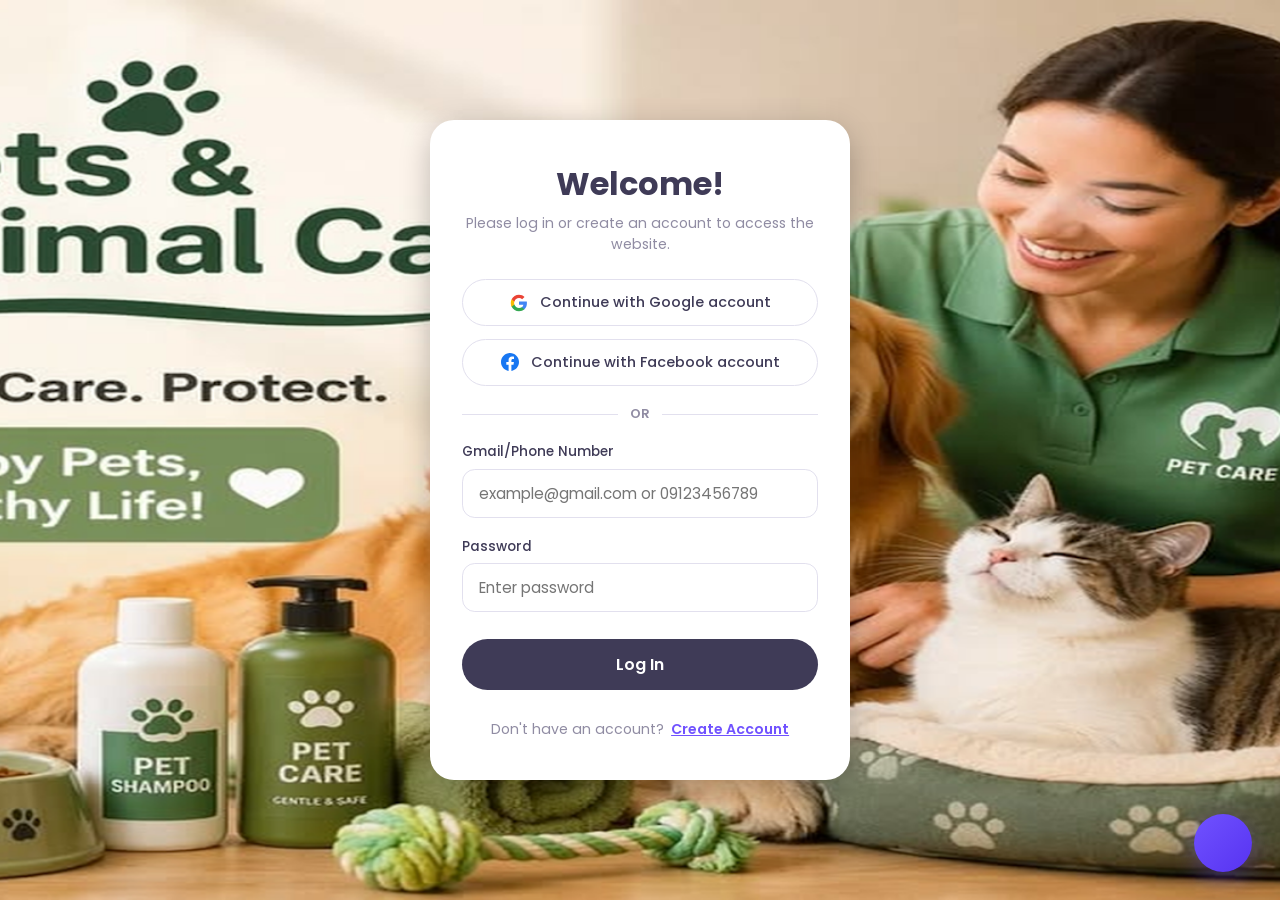
==== commit 6a52239f: "Add files via upload" ====
--- a/Project sirMark/index.html
+++ b/Project sirMark/index.html
@@ -9,15 +9,8 @@
     <meta http-equiv="Pragma" content="no-cache" />
     <meta http-equiv="Expires" content="0" />
 
-    <link
-      href="https://cdn.jsdelivr.net/npm/remixicon@4.3.0/fonts/remixicon.css"
-      rel="stylesheet"
-    />
-    <link
-      rel="stylesheet"
-      href="https://cdn.jsdelivr.net/npm/swiper@11/swiper-bundle.min.css"
-    />
-    <link href="https://cdn.jsdelivr.net/npm/remixicon@4.3.0/fonts/remixicon.css" rel="stylesheet">
+    <link href="https://cdn.jsdelivr.net/npm/remixicon@4.3.0/fonts/remixicon.css" rel="stylesheet" />
+    <link rel="stylesheet" href="https://cdn.jsdelivr.net/npm/swiper@11/swiper-bundle.min.css" />
     <link rel="stylesheet" href="styles.css?v=1.3" />
     <title>Pet Care by Group 1</title>
   </head>
@@ -131,36 +124,34 @@
       </div>
     </div>
 
-    <!-- GET START PROMPT SCREEN (Shown after logging in) -->
-<div id="get-started-screen" class="auth__screen hidden">
-
-  <!-- ANIMATED BACKGROUND PARTICLES -->
-  <div class="get-started__bg-animation">
-    <span class="particle particle-1"><i class="ri-heart-pulse-fill"></i></span>
-    <span class="particle particle-2">🐾</span>
-    <span class="particle particle-3"><i class="ri-heart-fill"></i></span>
-    <span class="particle particle-4">🐾</span>
-    <span class="particle particle-5"><i class="ri-heart-pulse-fill"></i></span>
-    <span class="particle particle-6">🐾</span>
-    <div class="glowing-orb orb-1"></div>
-    <div class="glowing-orb orb-2"></div>
-  </div>
-
-  <div class="auth__card get-started__card">
-    <div class="auth__header">
-      <div class="get-started__icon">
-        <i class="ri-heart-pulse-fill"></i>
-      </div>
-      <h2>Welcome to Pet Care! 🐾</h2>
-      <p>Click below to enter and explore expert pet care, services, and products.</p>
-    </div>
-    <button type="button" id="get-started-btn" class="auth__submit-btn get-started__btn">
-      Get Start <i class="ri-arrow-right-line"></i>
-    </button>
-  </div>
-</div>
-
-    <!-- MAIN WEBSITE (Hidden until Get Start is clicked) -->
+    <!-- GET STARTED PROMPT SCREEN -->
+    <div id="get-started-screen" class="auth__screen hidden">
+      <div class="get-started__bg-animation">
+        <span class="particle particle-1"><i class="ri-heart-pulse-fill"></i></span>
+        <span class="particle particle-2">🐶</span>
+        <span class="particle particle-3"><i class="ri-heart-fill"></i></span>
+        <span class="particle particle-4">🐱</span>
+        <span class="particle particle-5"><i class="ri-heart-pulse-fill"></i></span>
+        <span class="particle particle-6">🐾</span>
+        <div class="glowing-orb orb-1"></div>
+        <div class="glowing-orb orb-2"></div>
+      </div>
+
+      <div class="auth__card get-started__card">
+        <div class="auth__header">
+          <div class="get-started__icon">
+            <i class="ri-heart-pulse-fill"></i>
+          </div>
+          <h2>Welcome to Pet Care! 🐾</h2>
+          <p>Click below to enter and explore expert pet care, services, and products.</p>
+        </div>
+        <button type="button" id="get-started-btn" class="auth__submit-btn get-started__btn">
+          Get Started <i class="ri-arrow-right-line"></i>
+        </button>
+      </div>
+    </div>
+
+    <!-- MAIN WEBSITE -->
     <div id="main-website" class="hidden">
       <nav>
         <div class="nav__header">
@@ -270,7 +261,7 @@
           </div>
           <div class="about__content">
             <span><img src="img/about-2-icon.png" alt="about-icon" /></span>
-            <h4>Caring personal will take care of your pet</h4>
+            <h4>Caring personnel will take care of your pet</h4>
             <p>
               Your pet will be in good hands with our compassionate and
               well-trained staff, who treat every pet like family.
@@ -319,7 +310,6 @@
           </div>
         </div>
 
-        <!-- Order Here Button -->
         <div class="order__btn-container">
           <a href="order.html" class="order__btn">
             Order Here! <i class="ri-shopping-cart-2-line"></i>
@@ -374,7 +364,7 @@
                 <input
                   type="text"
                   id="feedback-job-input"
-                  placeholder="Your Job Title / Profession (etc.)"
+                  placeholder="Your Job Title / Profession"
                 />
               </div>
               <textarea
@@ -399,7 +389,7 @@
                   </div>
                   <p>
                     The care my dog received at Pet Doctor was exceptional. The
-                    vets were attentive cared about my dog's well-being.
+                    vets were attentive and cared about my dog's well-being.
                   </p>
                 </div>
               </div>
@@ -434,36 +424,6 @@
                   </p>
                 </div>
               </div>
-              <div class="swiper-slide">
-                <div class="client__card">
-                  <div class="client__details">
-                    <img src="img/client-4.jpg" alt="Jason Lee" />
-                    <div>
-                      <h4>Jason Lee</h4>
-                      <h5>Marketing Specialist</h5>
-                    </div>
-                  </div>
-                  <p>
-                    The grooming services at Pet Doctor are fantastic! My pup
-                    always comes back looking fresh and happy.
-                  </p>
-                </div>
-              </div>
-              <div class="swiper-slide">
-                <div class="client__card">
-                  <div class="client__details">
-                    <img src="img/client-5.jpg" alt="David Thompson" />
-                    <div>
-                      <h4>David Thompson</h4>
-                      <h5>Accountant</h5>
-                    </div>
-                  </div>
-                  <p>
-                    I've never seen a team so dedicated to animals. Pet Doctor is
-                    my go-to clinic for all pet-related issues.
-                  </p>
-                </div>
-              </div>
             </div>
           </div>
         </div>
@@ -511,27 +471,61 @@
           </div>
 
           <div class="footer__col">
-            <h4>Newsletter</h4>
-            <p>Stay updated with our latest news</p>
-            <form id="newsletter-form" onsubmit="showNewsletterPopup(event)">
-              <input type="email" id="newsletter-email-input" placeholder="Your email" required />
-              <button type="submit" class="btn">
-                <i class="ri-arrow-right-line"></i>
-              </button>
-            </form>
+            <h4>Emergency Report</h4>
+            <p id="report-section-desc">Send an email & message when you report</p>
+
+            <!-- CONTAINER FOR REPORT FORM -->
+            <div id="report-form-container">
+              <form id="report-form" onsubmit="handleReportSubmit(event)">
+                <div class="report__input-group">
+                  <input 
+                    type="email" 
+                    id="report-email-input" 
+                    placeholder="Your email address" 
+                    required 
+                  />
+                  <textarea 
+                    id="report-message-input" 
+                    placeholder="Type your emergency report message here..." 
+                    rows="3" 
+                    required
+                  ></textarea>
+                  <button type="submit" class="report__submit-btn">
+                    <span>Send Report</span>
+                    <i class="ri-send-plane-fill"></i>
+                  </button>
+                </div>
+              </form>
+            </div>
+
+            <!-- NOTICE WHEN REPORT HAS ALREADY BEEN SENT -->
+            <div id="report-submitted-notice" class="hidden" style="margin-top: 10px; padding: 14px; background: rgba(108, 71, 255, 0.12); border: 1px solid #6c47ff; border-radius: 10px; text-align: center;">
+              <p style="font-size: 0.88rem; color: #ffffff; margin: 0; font-weight: 500; line-height: 1.4;">
+                <i class="ri-checkbox-circle-fill" style="color: #4cd964; margin-right: 6px; font-size: 1.1rem;"></i>
+                Report submitted! Use the floating chat button on the bottom right to talk to the site owner.
+              </p>
+            </div>
 
             <br />
             <h4>Follow Us</h4>
             <ul class="footer__socials">
-              <li><a href="https://web.facebook.com/rennell.apolinario8" target="_blank" rel="noopener noreferrer"><i class="ri-facebook-fill"></i></a></li>
-              <li><a href="https://www.instagram.com/its_me_rennell/" target="_blank" rel="noopener noreferrer"><i class="ri-instagram-line"></i></a></li>
-              <li><a href="https://vt.tiktok.com/ZSqaDMAtP/" target="_blank" rel="noopener noreferrer"><i class="ri-tiktok-fill"></i></a></li>
+              <li>
+                <a href="https://web.facebook.com/rennell.apolinario8" target="_blank" rel="noopener noreferrer">
+                  <i class="ri-facebook-fill"></i>
+                </a>
+              </li>
+              <li>
+                <a href="https://www.instagram.com/its_me_rennell/" target="_blank" rel="noopener noreferrer">
+                  <i class="ri-instagram-line"></i>
+                </a>
+              </li>
+              <li>
+                <a href="https://vt.tiktok.com/ZSqaDMAtP/" target="_blank" rel="noopener noreferrer">
+                  <i class="ri-tiktok-fill"></i>
+                </a>
+              </li>
             </ul>
           </div>
-        </div>
-
-        <div class="footer__bar">
-          Ubra it Group 1<br />
         </div>
       </footer>
 
@@ -562,13 +556,15 @@
       </nav>
     </div>
 
-    <!-- PROFILE PICTURE OPTION MODAL -->
+    <!-- MODALS -->
+    <!-- Profile Modal -->
     <div id="avatar-modal" class="auth__modal-overlay">
       <div class="auth__modal-card logout__card">
         <button type="button" id="avatar-modal-close" class="logout__modal-close">&times;</button>
         <div class="auth__header">
           <h3>Profile Picture Settings</h3>
           <p>Choose an image to upload as your profile picture, or remove your existing picture.</p>
+          <p id="user-display-id" style="font-size: 0.88rem; color: #6c47ff; font-weight: 600; margin-top: 8px; word-break: break-all;"></p>
         </div>
         <form id="avatar-modal-form">
           <div class="auth__field">
@@ -583,7 +579,7 @@
       </div>
     </div>
 
-    <!-- SOCIAL NAME PROMPT MODAL -->
+    <!-- Social Name Prompt Modal -->
     <div id="social-name-modal" class="auth__modal-overlay">
       <div class="auth__modal-card logout__card">
         <button type="button" id="social-modal-close" class="logout__modal-close">&times;</button>
@@ -594,27 +590,18 @@
         <form id="social-name-form">
           <div class="auth__field">
             <label for="social-user-name">Full Name</label>
-            <input
-              type="text"
-              id="social-user-name"
-              placeholder="Enter your name"
-              required
-            />
-          </div>
-          <div class="auth__field">
-            <label for="social-user-avatar">Profile Picture (Please submit your formal picture.)</label>
-            <input
-              type="file"
-              id="social-user-avatar"
-              accept="image/*"
-            />
+            <input type="text" id="social-user-name" placeholder="Enter your name" required />
+          </div>
+          <div class="auth__field">
+            <label for="social-user-avatar">Profile Picture</label>
+            <input type="file" id="social-user-avatar" accept="image/*" />
           </div>
           <button type="submit" class="auth__submit-btn" style="margin-top: 1.2rem;">Continue</button>
         </form>
       </div>
     </div>
 
-    <!-- LOG OUT CONFIRMATION MODAL -->
+    <!-- Logout Modal -->
     <div id="logout-modal" class="auth__modal-overlay">
       <div class="auth__modal-card logout__card">
         <button type="button" id="logout-cancel-btn" class="logout__modal-close">&times;</button>
@@ -624,7 +611,7 @@
       </div>
     </div>
 
-    <!-- INSTAGRAM LIGHTBOX MODAL -->
+    <!-- Instagram Modal -->
     <div id="image-modal" class="image__modal">
       <div class="image__modal-wrapper">
         <button id="modal-close" class="image__modal-close" type="button">&times;</button>
@@ -632,19 +619,33 @@
       </div>
     </div>
 
-    <!-- NEWSLETTER SUCCESS MODAL -->
-    <div id="newsletter-modal" class="newsletter__modal-overlay">
-      <div class="newsletter__modal-card">
+    <!-- Emergency Report Modal -->
+    <div id="report-modal" class="newsletter__modal-overlay">
+      <div class="newsletter__modal-card report__modal-card">
         <div class="newsletter__modal-icon">
           <i class="ri-checkbox-circle-fill"></i>
         </div>
-        <h3>Submitted Successfully!</h3>
-        <p>Thank you for emailing our website!</p>
-        <button type="button" class="newsletter__modal-btn" onclick="closeNewsletterPopup()">Close</button>
-      </div>
-    </div>
-
-    <!-- MEMBER MODAL -->
+        <h3>Report Submitted!</h3>
+        <p>A copy of what you reported is shown below:</p>
+        <div class="report__preview-box">
+          <div class="report__preview-item">
+            <strong>Sender Email:</strong>
+            <span id="preview-report-email">-</span>
+          </div>
+          <div class="report__preview-item">
+            <strong>Date & Time:</strong>
+            <span id="preview-report-date">-</span>
+          </div>
+          <div class="report__preview-item">
+            <strong>Report Message:</strong>
+            <p id="preview-report-message">-</p>
+          </div>
+        </div>
+        <button type="button" class="newsletter__modal-btn" onclick="closeReportPopup()">Close</button>
+      </div>
+    </div>
+
+    <!-- Member Modal -->
     <div id="member-modal" class="member__modal-overlay" onclick="closeMemberModalOnOverlay(event)">
       <div class="member__modal-card">
         <button type="button" class="member__modal-close" onclick="closeMemberModal()">&times;</button>
@@ -656,6 +657,35 @@
       </div>
     </div>
 
+    <!-- Owner Response Modal -->
+    <div id="client-reply-modal" class="chat__modal-overlay">
+      <div class="chat__modal-card">
+        <div class="chat__header">
+          <div>
+            <h3>Message from Site Owner</h3>
+            <span class="chat__subtitle">Emergency Report Response</span>
+          </div>
+          <button onclick="closeClientReplyModal()" class="chat__close-btn">
+            <i class="ri-close-line"></i>
+          </button>
+        </div>
+        <div id="client-chat-messages" class="chat__body"></div>
+        <form onsubmit="handleClientReply(event)" class="chat__reply-bar">
+          <input type="text" id="client-reply-input" placeholder="Type a response back to the owner..." required autocomplete="off" />
+          <button type="submit" class="chat__send-btn">
+            <span>Send</span>
+            <i class="ri-send-plane-fill"></i>
+          </button>
+        </form>
+      </div>
+    </div>
+
+    <!-- Floating Chat Trigger Button -->
+    <button id="client-chat-trigger" class="chat__floating-btn" onclick="toggleClientChatModal()" title="View Owner Replies">
+      <i class="ri-message-3-fill"></i>
+      <span id="client-unread-badge" class="chat__unread-dot hidden"></span>
+    </button>
+
     <script src="https://unpkg.com/scrollreveal"></script>
     <script src="https://cdn.jsdelivr.net/npm/swiper@11/swiper-bundle.min.js"></script>
     <script src="main.js?v=1.3"></script>
--- a/Project sirMark/styles.css
+++ b/Project sirMark/styles.css
@@ -1918,4 +1918,415 @@
     transform: scale(1.4, 1.8);
     opacity: 0;
   }
+}
+
+/* Footer Social Links */
+.footer__socials {
+  list-style: none;
+  display: flex;
+  align-items: center;
+  gap: 0.75rem;
+  margin-top: 0.5rem;
+  padding: 0;
+}
+
+.footer__socials a {
+  display: flex;
+  align-items: center;
+  justify-content: center;
+  width: 38px;
+  height: 38px;
+  border-radius: 50%;
+  background-color: #f0ecff;
+  color: #7052ff;
+  font-size: 1.2rem;
+  transition: all 0.3s ease;
+  text-decoration: none;
+}
+
+.footer__socials a:hover {
+  background-color: #7052ff;
+  color: #ffffff;
+  transform: translateY(-3px);
+}
+
+/* ================= EMERGENCY REPORT FORM ================= */
+#report-form {
+  display: flex;
+  flex-direction: column;
+  background: transparent;
+  border: none;
+  padding: 0;
+  margin-top: 0.8rem;
+  max-width: 100%;
+}
+
+.report__input-group {
+  display: flex;
+  flex-direction: column;
+  gap: 0.75rem;
+  width: 100%;
+}
+
+.report__input-group input[type="email"] {
+  width: 100%;
+  padding: 0.75rem 1rem;
+  background-color: #ffffff;
+  border: 1.5px solid #e0d9f6;
+  border-radius: 12px;
+  font-family: inherit;
+  font-size: 0.9rem;
+  color: #333333;
+  outline: none;
+  transition: border-color 0.3s ease, box-shadow 0.3s ease;
+}
+
+.report__input-group textarea {
+  width: 100%;
+  min-height: 90px;
+  padding: 0.75rem 1rem;
+  background-color: #ffffff;
+  border: 1.5px solid #e0d9f6;
+  border-radius: 12px;
+  font-family: inherit;
+  font-size: 0.9rem;
+  color: #333333;
+  outline: none;
+  resize: vertical;
+  transition: border-color 0.3s ease, box-shadow 0.3s ease;
+}
+
+.report__input-group input:focus,
+.report__input-group textarea:focus {
+  border-color: #7052ff;
+  box-shadow: 0 0 8px rgba(112, 82, 255, 0.2);
+}
+
+.report__submit-btn {
+  display: flex;
+  align-items: center;
+  justify-content: center;
+  gap: 0.5rem;
+  padding: 0.75rem 1.2rem;
+  background-color: #7052ff;
+  color: #ffffff !important;
+  border: none;
+  border-radius: 30px;
+  font-family: inherit;
+  font-size: 0.95rem;
+  font-weight: 600;
+  cursor: pointer;
+  transition: all 0.3s ease;
+  box-shadow: 0 4px 12px rgba(112, 82, 255, 0.25);
+}
+
+.report__submit-btn:hover {
+  background-color: #593cd8;
+  transform: translateY(-2px);
+  box-shadow: 0 6px 16px rgba(112, 82, 255, 0.35);
+}
+
+/* Report Modal Preview Styling */
+.report__modal-card {
+  max-width: 480px;
+  text-align: left;
+}
+
+.report__modal-card h3,
+.report__modal-card > p {
+  text-align: center;
+}
+
+.report__preview-box {
+  margin-top: 1.2rem;
+  background-color: #f8f7fd;
+  border: 1.5px solid #e2e0ee;
+  border-radius: 12px;
+  padding: 1rem 1.2rem;
+  display: flex;
+  flex-direction: column;
+  gap: 0.8rem;
+}
+
+.report__preview-item strong {
+  display: block;
+  font-size: 0.85rem;
+  color: #7052ff;
+  margin-bottom: 2px;
+}
+
+.report__preview-item span,
+.report__preview-item p {
+  font-size: 0.92rem;
+  color: #3f3b57;
+  word-break: break-word;
+  line-height: 1.4;
+}
+
+/* ================= CHAT & REPLY SYSTEM STYLES ================= */
+.admin__sender-btn {
+  background: none;
+  border: none;
+  color: #7052ff;
+  font-weight: 600;
+  font-size: 0.92rem;
+  cursor: pointer;
+  display: inline-flex;
+  align-items: center;
+  gap: 0.4rem;
+  padding: 0.3rem 0.6rem;
+  border-radius: 8px;
+  transition: all 0.25s ease;
+}
+
+.admin__sender-btn:hover {
+  background-color: #f0ecff;
+  text-decoration: underline;
+}
+
+/* Chat Modal Container */
+.chat__modal-overlay {
+  position: fixed;
+  inset: 0;
+  background: rgba(18, 15, 38, 0.75);
+  backdrop-filter: blur(8px);
+  display: flex;
+  align-items: center;
+  justify-content: center;
+  opacity: 0;
+  visibility: hidden;
+  transition: all 0.3s ease;
+  z-index: 1100;
+}
+
+.chat__modal-overlay.active {
+  opacity: 1;
+  visibility: visible;
+}
+
+.chat__modal-card {
+  background: #ffffff;
+  width: 90%;
+  max-width: 520px;
+  height: 580px;
+  border-radius: 24px;
+  display: flex;
+  flex-direction: column;
+  overflow: hidden;
+  box-shadow: 0 20px 50px rgba(0, 0, 0, 0.3);
+  animation: modalScaleUp 0.35s cubic-bezier(0.16, 1, 0.3, 1);
+}
+
+.chat__header {
+  padding: 1.2rem 1.5rem;
+  background-color: #f8f7fd;
+  border-bottom: 1px solid #eae6f8;
+  display: flex;
+  justify-content: space-between;
+  align-items: center;
+}
+
+.chat__header h3 {
+  margin: 0;
+  font-size: 1.1rem;
+  color: #1a162b;
+}
+
+.chat__subtitle {
+  font-size: 0.8rem;
+  color: #7052ff;
+  font-weight: 600;
+}
+
+.chat__close-btn {
+  background: none;
+  border: none;
+  font-size: 1.5rem;
+  color: #8a83a8;
+  cursor: pointer;
+  transition: color 0.2s ease;
+}
+
+.chat__close-btn:hover {
+  color: #e63946;
+}
+
+/* Chat Message Bubbles */
+.chat__body {
+  flex: 1;
+  padding: 1.2rem;
+  overflow-y: auto;
+  display: flex;
+  flex-direction: column;
+  gap: 1rem;
+  background-color: #faf9fe;
+}
+
+.chat__bubble {
+  max-width: 80%;
+  padding: 0.8rem 1.1rem;
+  border-radius: 18px;
+  font-size: 0.92rem;
+  line-height: 1.4;
+  word-break: break-word;
+  position: relative;
+  animation: slideUpFade 0.3s ease;
+}
+
+.chat__bubble--client {
+  align-self: flex-start;
+  background-color: #ffffff;
+  color: #2b2738;
+  border: 1px solid #e5e0f6;
+  border-bottom-left-radius: 4px;
+}
+
+.chat__bubble--owner {
+  align-self: flex-end;
+  background: linear-gradient(135deg, #7052ff 0%, #5733f1 100%);
+  color: #ffffff;
+  border-bottom-right-radius: 4px;
+}
+
+.chat__bubble-sender {
+  font-size: 0.72rem;
+  font-weight: 700;
+  margin-bottom: 0.25rem;
+  opacity: 0.85;
+  text-transform: uppercase;
+}
+
+.chat__bubble-time {
+  font-size: 0.68rem;
+  margin-top: 0.35rem;
+  opacity: 0.7;
+  text-align: right;
+}
+
+/* Reply Input Bar */
+.chat__reply-bar {
+  display: flex;
+  padding: 0.9rem;
+  gap: 0.6rem;
+  background-color: #ffffff;
+  border-top: 1px solid #eae6f8;
+}
+
+.chat__reply-bar input {
+  flex: 1;
+  padding: 0.75rem 1rem;
+  border: 1.5px solid #e0d9f6;
+  border-radius: 25px;
+  font-size: 0.9rem;
+  outline: none;
+  transition: border-color 0.25s ease;
+}
+
+.chat__reply-bar input:focus {
+  border-color: #7052ff;
+}
+
+.chat__send-btn {
+  padding: 0.75rem 1.2rem;
+  background: linear-gradient(135deg, #7052ff 0%, #5733f1 100%);
+  color: white;
+  border: none;
+  border-radius: 25px;
+  font-weight: 600;
+  cursor: pointer;
+  display: flex;
+  align-items: center;
+  gap: 0.4rem;
+  transition: transform 0.2s ease;
+}
+
+.chat__send-btn:hover {
+  transform: translateY(-2px);
+}
+
+/* ================= FLOATING CLIENT CHAT BUTTON ================= */
+.chat__floating-btn {
+  position: fixed;
+  bottom: 28px;
+  right: 28px;
+  width: 58px;
+  height: 58px;
+  border-radius: 50%;
+  background: linear-gradient(135deg, #7052ff 0%, #5733f1 100%);
+  color: #ffffff;
+  border: none;
+  box-shadow: 0 8px 24px rgba(112, 82, 255, 0.35);
+  cursor: pointer;
+  display: flex;
+  align-items: center;
+  justify-content: center;
+  font-size: 1.55rem;
+  z-index: 999;
+  transition: all 0.35s cubic-bezier(0.34, 1.56, 0.64, 1);
+}
+
+.chat__floating-btn:hover {
+  transform: scale(1.1) translateY(-3px);
+  box-shadow: 0 12px 28px rgba(112, 82, 255, 0.45);
+}
+
+/* RED ALERT STATE WHEN OWNER REPLIES */
+.chat__floating-btn.has-unread {
+  background: linear-gradient(135deg, #ff3b30 0%, #e63946 100%) !important;
+  box-shadow: 0 8px 24px rgba(230, 57, 70, 0.5) !important;
+  animation: pulseRedAlert 1.6s infinite;
+}
+
+/* RED NOTIFICATION DOT BADGE */
+.chat__unread-dot {
+  position: absolute;
+  top: 2px;
+  right: 2px;
+  width: 14px;
+  height: 14px;
+  background-color: #ff3b30;
+  border: 2.5px solid #ffffff;
+  border-radius: 50%;
+}
+
+/* PULSE ANIMATION FOR UNREAD REPLIES */
+@keyframes pulseRedAlert {
+  0% { box-shadow: 0 0 0 0 rgba(230, 57, 70, 0.7); }
+  70% { box-shadow: 0 0 0 16px rgba(230, 57, 70, 0); }
+  100% { box-shadow: 0 0 0 0 rgba(230, 57, 70, 0); }
+}
+
+/* Client Chat Scrollable Area */
+#client-chat-messages {
+  display: flex;
+  flex-direction: column;
+  gap: 0.75rem;
+  padding: 1rem;
+  max-height: 380px;
+  overflow-y: auto;
+}
+
+/* Base Bubble */
+.chat__bubble {
+  max-width: 80%;
+  padding: 0.75rem 1rem;
+  word-break: break-word;
+  box-shadow: 0 2px 6px rgba(0, 0, 0, 0.05);
+}
+
+/* Client Bubble (Right Aligned) */
+.chat__bubble--client {
+  align-self: flex-end;
+  background-color: #6c47ff;
+  color: #ffffff;
+  border-radius: 16px 16px 4px 16px;
+}
+
+/* Admin Bubble (Left Aligned) */
+.chat__bubble--admin {
+  align-self: flex-start;
+  background-color: #f2efff;
+  color: #2b2640;
+  border: 1px solid #e1d9ff;
+  border-radius: 16px 16px 16px 4px;
 }
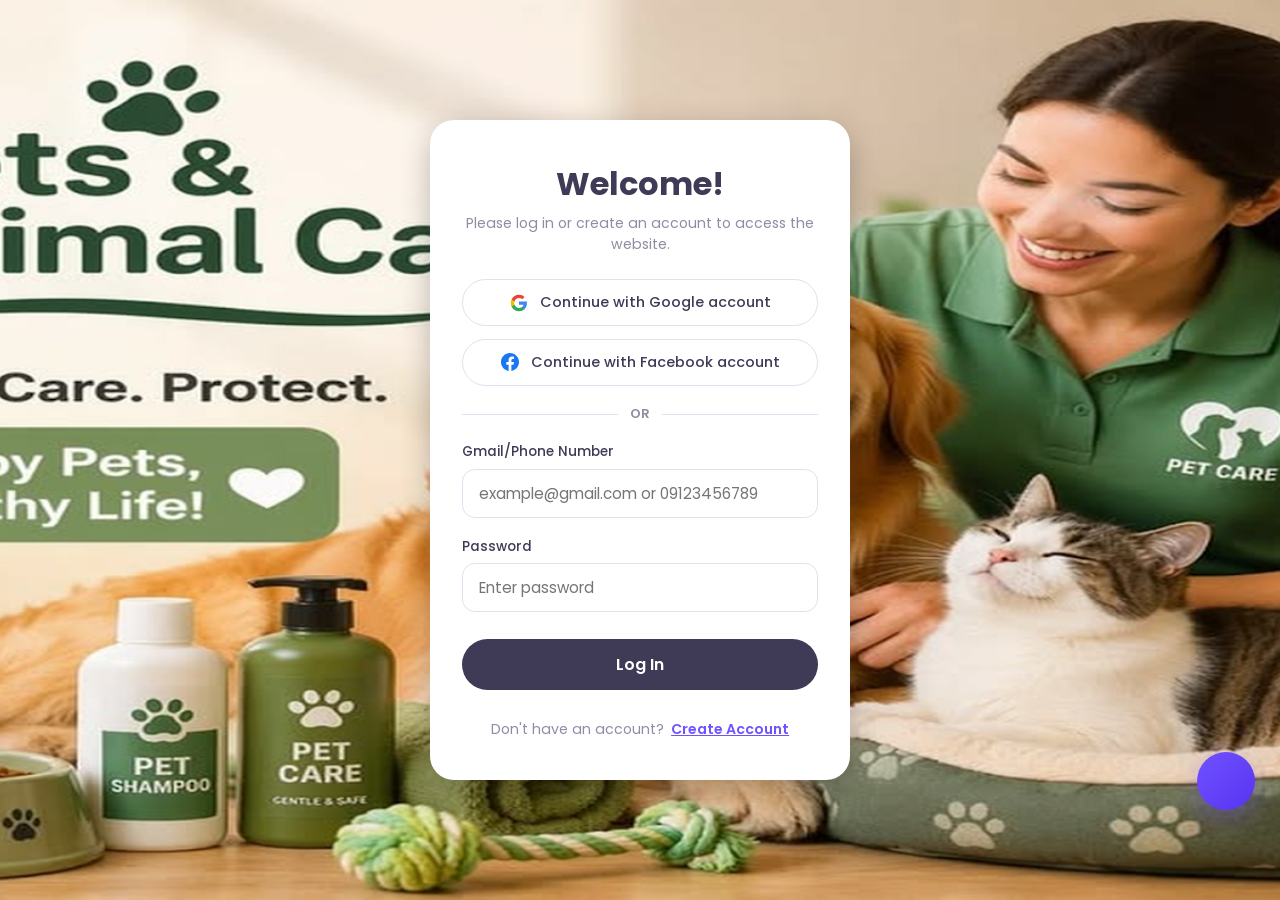
==== commit 830fe995: "Add files via upload" ====
--- a/Project sirMark/index.html
+++ b/Project sirMark/index.html
@@ -433,10 +433,10 @@
         <p>FOLLOW</p>
         <h2 class="section__header">Instagram</h2>
         <div class="instagram__grid">
-          <img src="img/instagram-1.jpg" alt="Instagram Post 1" />
-          <img src="img/instagram-2.jpg" alt="Instagram Post 2" />
-          <img src="img/instagram-3.jpg" alt="Instagram Post 3" />
-          <img src="img/instagram-4.jpg" alt="Instagram Post 4" />
+          <img src="img/Side Eye Corgi Energy.jpg" alt="Instagram Post 1" />
+          <img src="img/bluuuup ;].jpg" alt="Instagram Post 2" />
+          <img src="img/cute cat.jpg" alt="Instagram Post 3" />
+          <img src="img/download (1).jpg" alt="Instagram Post 4" />
         </div>
       </section>
 
--- a/Project sirMark/styles.css
+++ b/Project sirMark/styles.css
@@ -1107,6 +1107,20 @@
 
 .client__card p {
   color: var(--text-dark);
+}
+
+/* Floating Message Icon Position Adjustment */
+#client-chat-trigger,
+.client-chat-trigger {
+  position: fixed;
+  bottom: 90px; /* Increase from 20px/30px to raise it higher on the screen */
+  right: 25px;
+  z-index: 999; /* Ensures it stays above general content but below active modals */
+}
+
+/* Keep mobile navigation menu on top of the message icon when open */
+.nav__links.open {
+  z-index: 1000;
 }
 
 .instagram__container p {
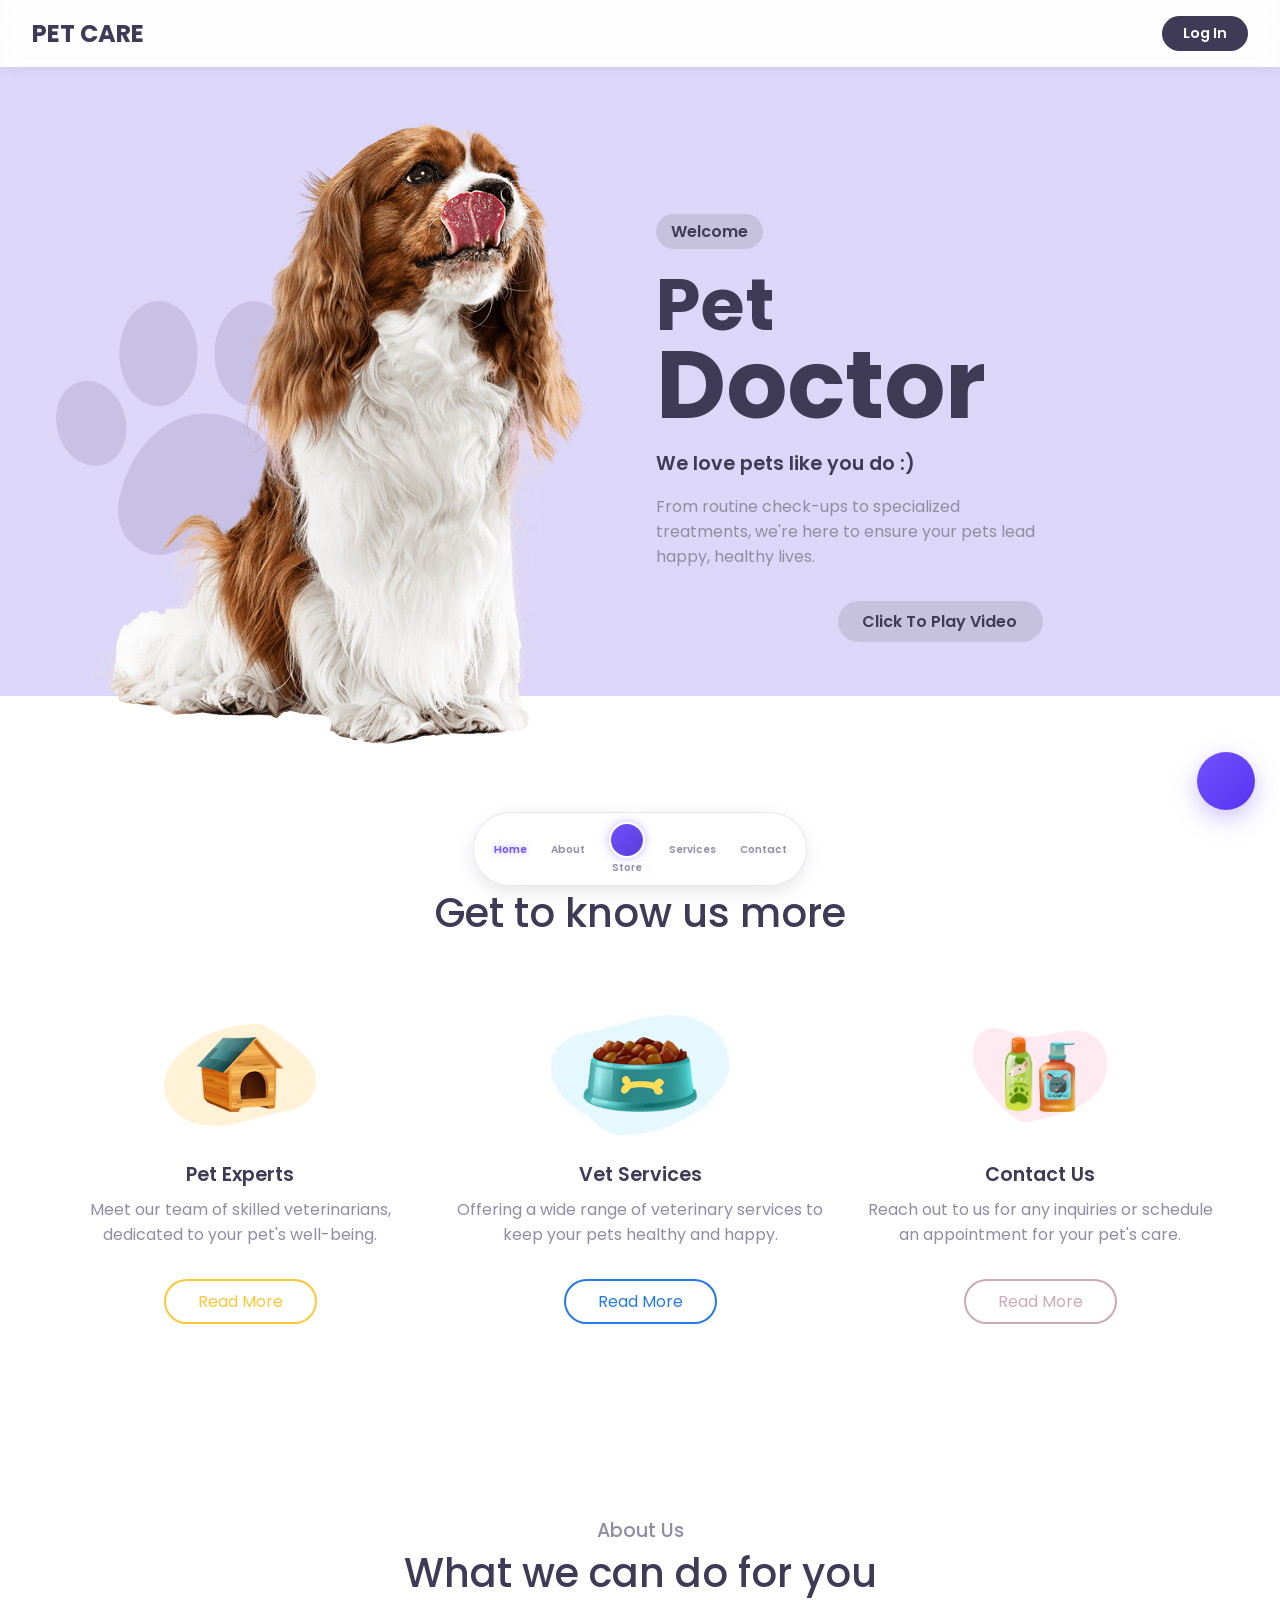
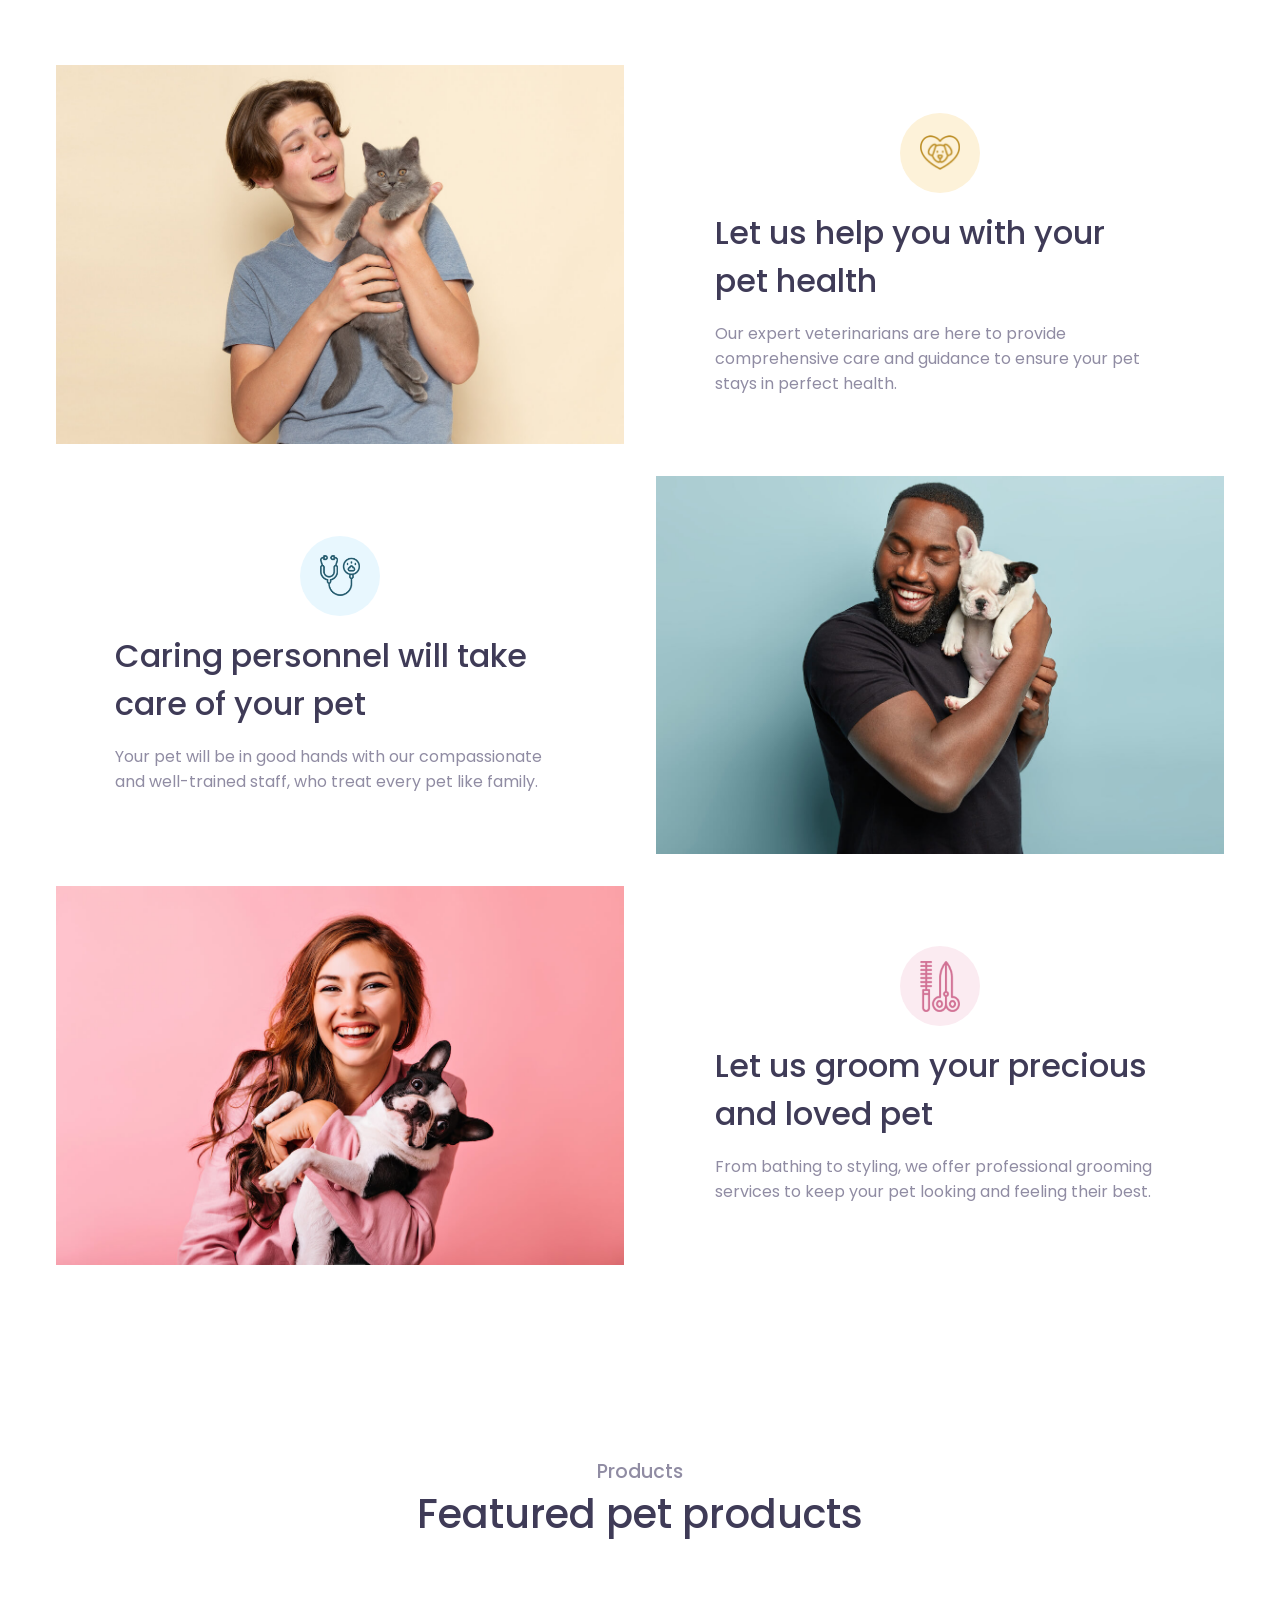
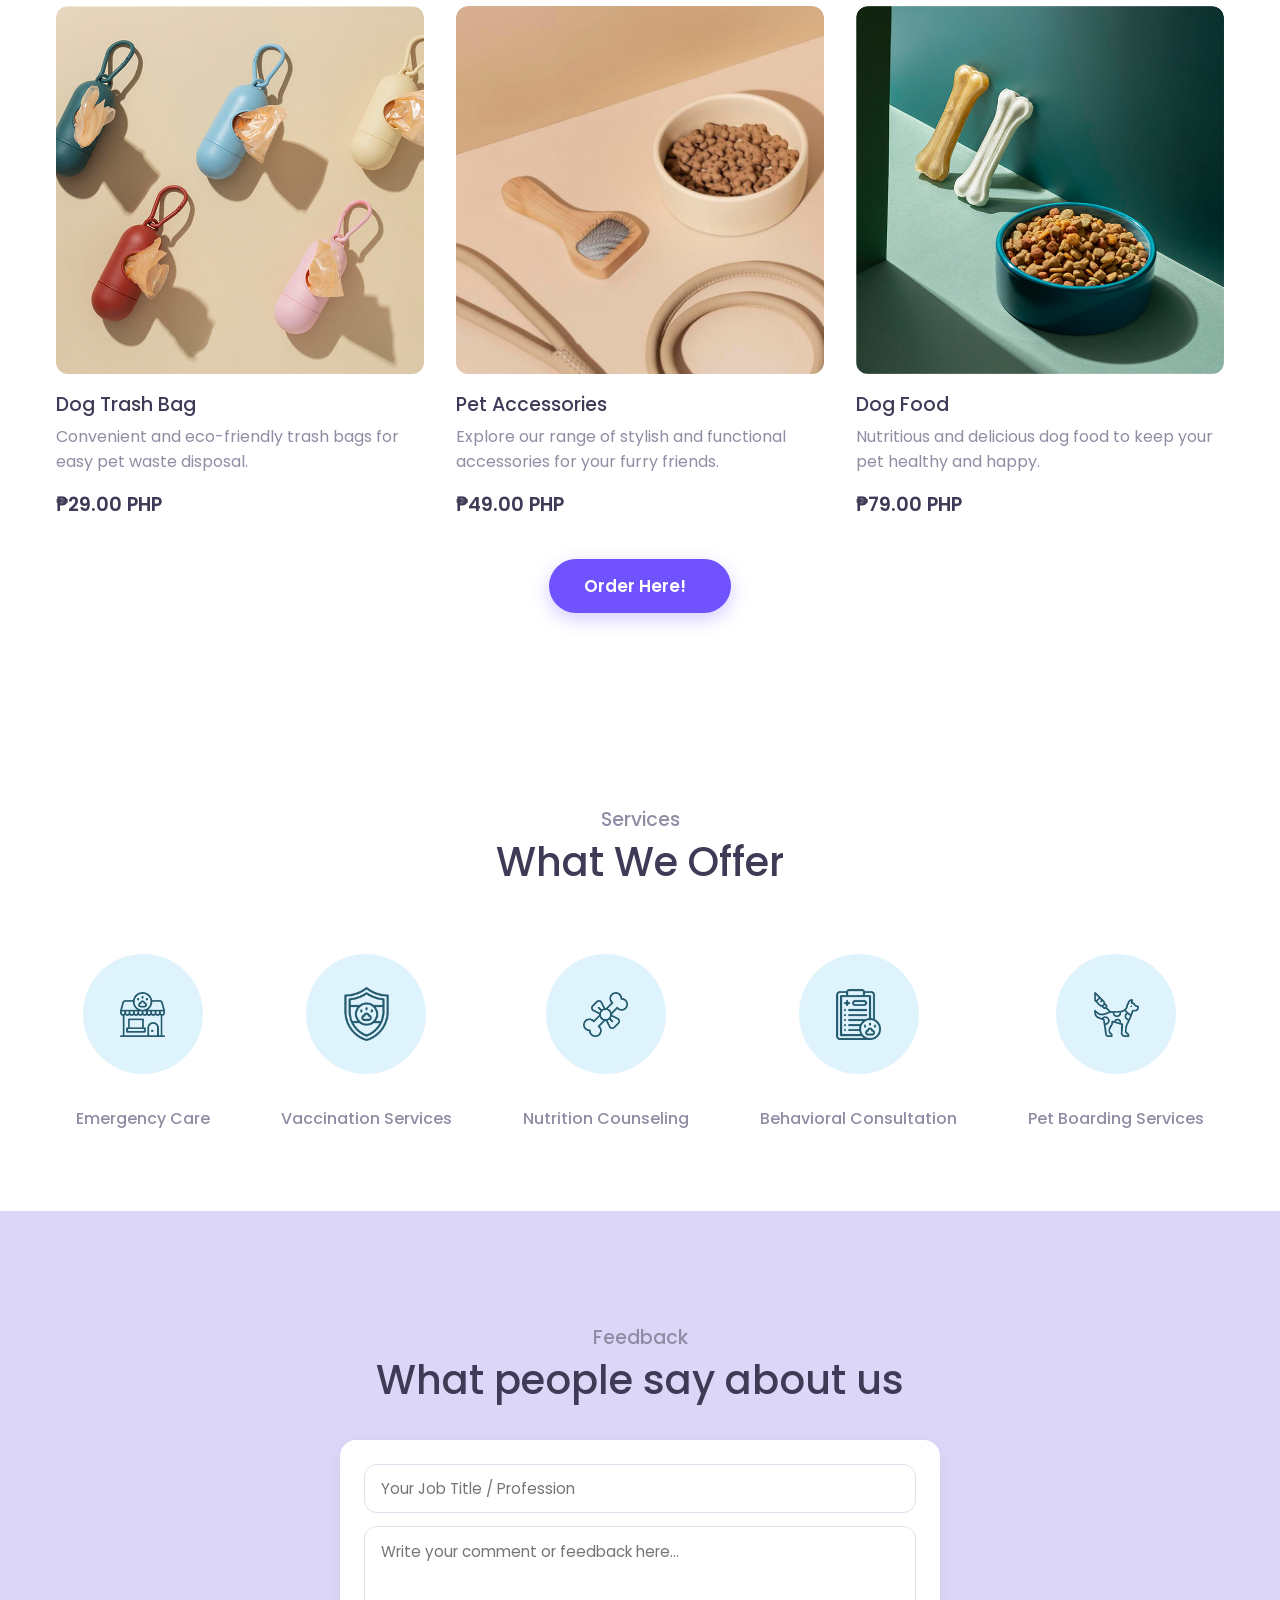
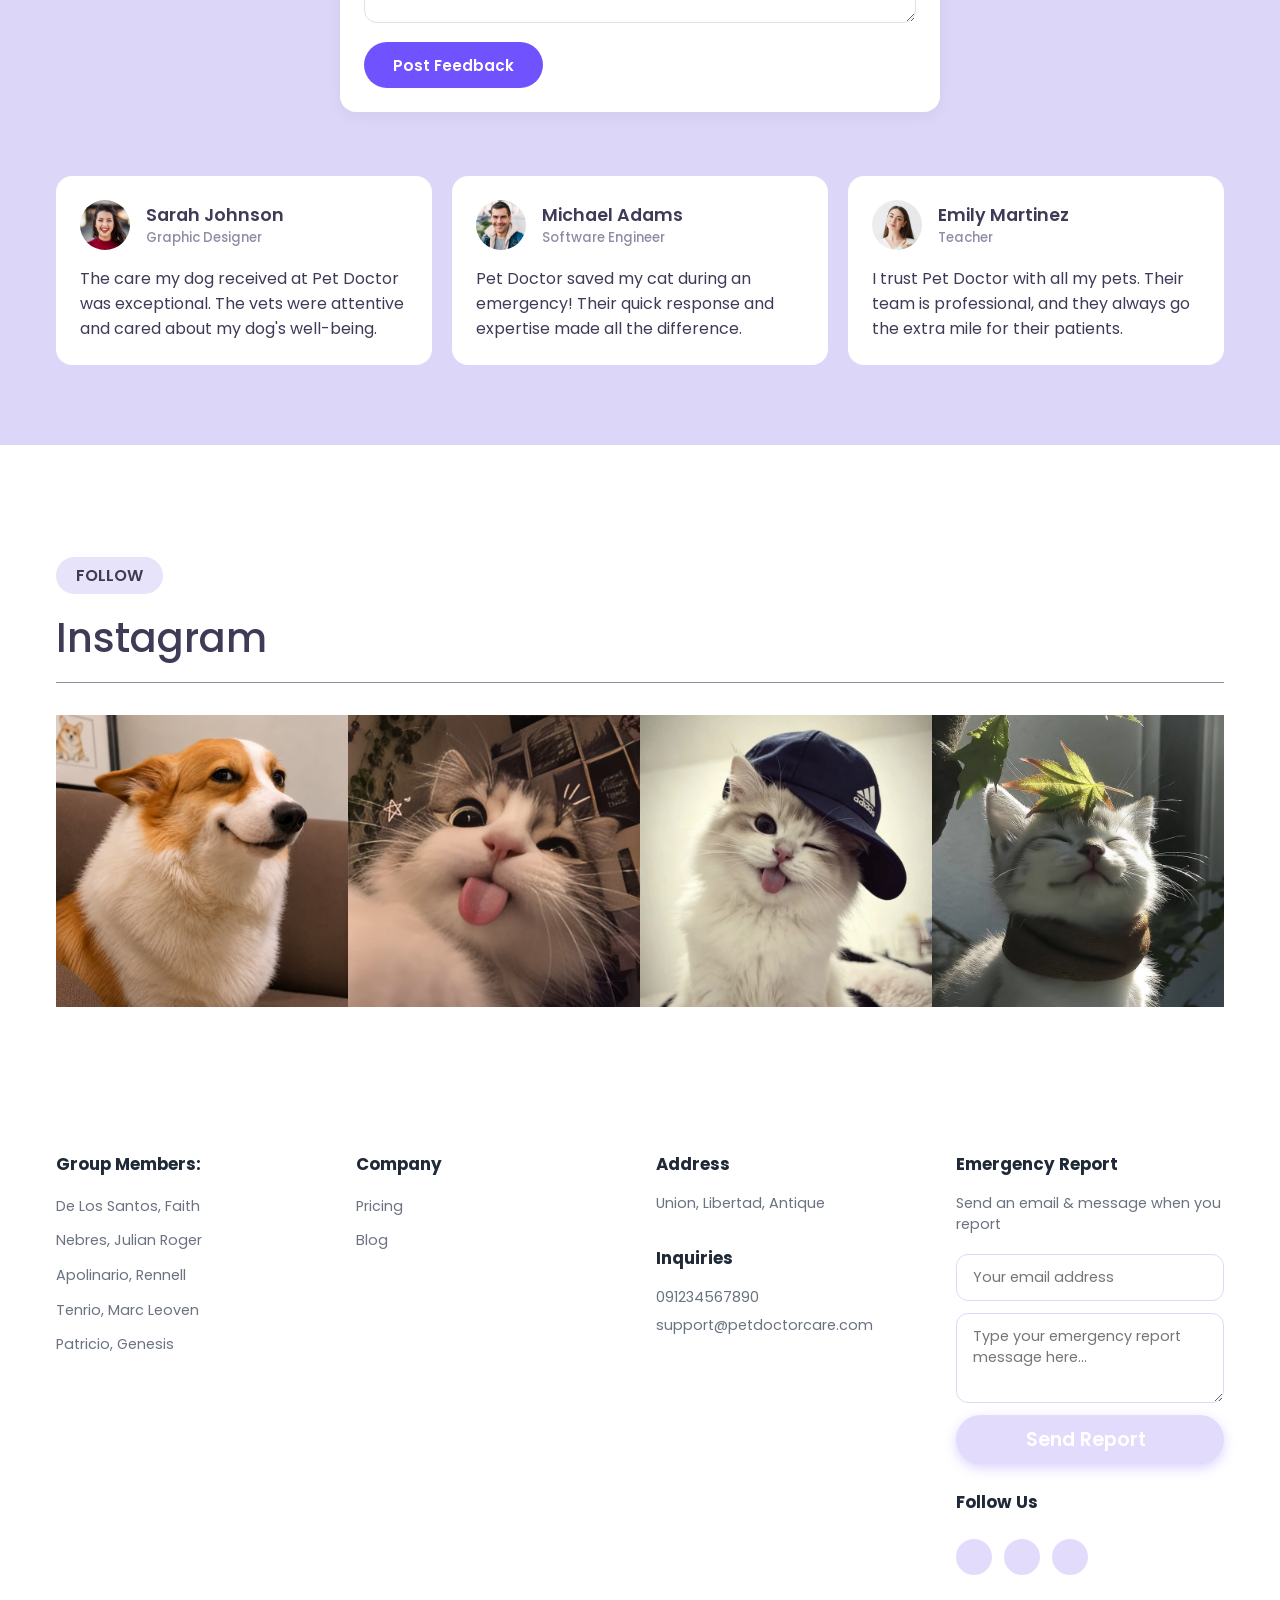
==== commit 60f19836: "Add files via upload" ====
--- a/Project sirMark/index.html
+++ b/Project sirMark/index.html
@@ -11,16 +11,17 @@
 
     <link href="https://cdn.jsdelivr.net/npm/remixicon@4.3.0/fonts/remixicon.css" rel="stylesheet" />
     <link rel="stylesheet" href="https://cdn.jsdelivr.net/npm/swiper@11/swiper-bundle.min.css" />
-    <link rel="stylesheet" href="styles.css?v=1.3" />
+    <link rel="stylesheet" href="styles.css?v=1.5" />
     <title>Pet Care by Group 1</title>
   </head>
-  <body>
-    <!-- AUTHENTICATION PAGE (Shown by default) -->
-    <div id="auth-screen" class="auth__screen">
+  <body class="no-scroll">
+    <!-- AUTHENTICATION PAGE (Modal Overlay) -->
+    <div id="auth-screen" class="auth__screen hidden">
       <div class="auth__card">
+        <button type="button" id="auth-screen-close" class="logout__modal-close" title="Close">&times;</button>
         <div class="auth__header">
           <h2>Welcome!</h2>
-          <p>Please log in or create an account to access the website.</p>
+          <p>Please log in or create an account to access all features.</p>
         </div>
 
         <!-- SOCIAL AUTHENTICATION BUTTONS -->
@@ -128,11 +129,11 @@
     <div id="get-started-screen" class="auth__screen hidden">
       <div class="get-started__bg-animation">
         <span class="particle particle-1"><i class="ri-heart-pulse-fill"></i></span>
-        <span class="particle particle-2">🐶</span>
+        <span class="particle particle-2">🐾</span>
         <span class="particle particle-3"><i class="ri-heart-fill"></i></span>
-        <span class="particle particle-4">🐱</span>
+        <span class="particle particle-4">🐶</span>
         <span class="particle particle-5"><i class="ri-heart-pulse-fill"></i></span>
-        <span class="particle particle-6">🐾</span>
+        <span class="particle particle-6">🐱</span>
         <div class="glowing-orb orb-1"></div>
         <div class="glowing-orb orb-2"></div>
       </div>
@@ -142,7 +143,7 @@
           <div class="get-started__icon">
             <i class="ri-heart-pulse-fill"></i>
           </div>
-          <h2>Welcome to Pet Care! 🐾</h2>
+          <h2>Welcome to Pet Care! 🐱</h2>
           <p>Click below to enter and explore expert pet care, services, and products.</p>
         </div>
         <button type="button" id="get-started-btn" class="auth__submit-btn get-started__btn">
@@ -152,8 +153,14 @@
     </div>
 
     <!-- MAIN WEBSITE -->
-    <div id="main-website" class="hidden">
-      <nav>
+    <div id="main-website">
+      <!-- SOCIAL LOGIN WELCOME BANNER -->
+      <div id="social-welcome-banner" class="social-welcome-banner hidden">
+        <i id="social-banner-icon" class="ri-checkbox-circle-fill"></i>
+        <span id="social-banner-text">Successfully logged in!</span>
+      </div>
+
+      <nav id="main-nav">
         <div class="nav__header">
           <div class="nav__logo">
             <a href="#">PET CARE</a>
@@ -164,9 +171,15 @@
         </div>
         <ul class="nav__links" id="nav-links">
           <li class="user__profile-container">
-            <img id="user-display-avatar" class="nav__user-avatar hidden" src="" alt="User Profile" title="Click to manage profile picture" />
-            <span id="user-display-name" class="user-name" title="Click to manage profile picture">Julian Roger Nebres</span>
-            <button id="logout-btn" class="nav__logout-btn">Log Out</button>
+            <button id="login-nav-btn" class="nav__login-btn">Log In</button>
+            <div id="user-profile-group" class="user__profile-group hidden">
+              <img id="user-display-avatar" class="nav__user-avatar" src="" alt="User Profile" title="Click to manage profile picture" />
+              <div class="user__info-wrapper">
+                <span id="user-display-name" class="user-name" title="Click to manage profile picture">User Name</span>
+                <span id="social-provider-badge" class="social-provider-badge hidden"></span>
+              </div>
+              <button id="logout-btn" class="nav__logout-btn">Log Out</button>
+            </div>
           </li>
         </ul>
       </nav>
@@ -292,21 +305,21 @@
             <img src="img/product-1.jpg" alt="Dog Trash Bag" />
             <h4>Dog Trash Bag</h4>
             <p>Convenient and eco-friendly trash bags for easy pet waste disposal.</p>
-            <h5>$29.00 USD</h5>
+            <h5>₱29.00 PHP</h5>
           </div>
 
           <div class="product__card">
             <img src="img/product-2.jpg" alt="Pet Accessories" />
             <h4>Pet Accessories</h4>
             <p>Explore our range of stylish and functional accessories for your furry friends.</p>
-            <h5>$49.00 USD</h5>
+            <h5>₱49.00 PHP</h5>
           </div>
 
           <div class="product__card">
             <img src="img/product-3.jpg" alt="Dog Food" />
             <h4>Dog Food</h4>
             <p>Nutritious and delicious dog food to keep your pet healthy and happy.</p>
-            <h5>$79.00 USD</h5>
+            <h5>₱79.00 PHP</h5>
           </div>
         </div>
 
@@ -688,6 +701,6 @@
 
     <script src="https://unpkg.com/scrollreveal"></script>
     <script src="https://cdn.jsdelivr.net/npm/swiper@11/swiper-bundle.min.js"></script>
-    <script src="main.js?v=1.3"></script>
+    <script src="main.js?v=1.5"></script>
   </body>
 </html>
--- a/Project sirMark/styles.css
+++ b/Project sirMark/styles.css
@@ -18,6 +18,13 @@
   font-family: "Poppins", sans-serif;
 }
 
+/* Scroll Lock Rule: Disables scrolling on Get Started / Auth Screens */
+body.no-scroll {
+  overflow: hidden !important;
+  height: 100vh !important;
+  touch-action: none;
+}
+
 #main-website {
   padding-bottom: 90px;
 }
@@ -63,11 +70,87 @@
   line-height: 3.5rem;
 }
 
-/* User Profile & Log-out Alignment */
+/* User Profile & Log-in/Log-out Alignment */
 .user__profile-container {
   display: flex;
   align-items: center;
+}
+
+.user__profile-group {
+  display: flex;
+  align-items: center;
   gap: 0.8rem;
+}
+
+.user__info-wrapper {
+  display: flex;
+  flex-direction: column;
+  align-items: flex-start;
+  gap: 2px;
+}
+
+/* Social Provider Indicator Badge */
+.social-provider-badge {
+  display: inline-flex;
+  align-items: center;
+  gap: 4px;
+  font-size: 0.72rem;
+  font-weight: 600;
+  color: #ffffff;
+  padding: 2px 8px;
+  border-radius: 12px;
+  text-transform: capitalize;
+  box-shadow: 0 2px 6px rgba(0, 0, 0, 0.15);
+}
+
+.social-provider-badge i {
+  font-size: 0.82rem;
+}
+
+/* Social Welcome Alert Banner */
+.social-welcome-banner {
+  position: fixed;
+  top: 75px;
+  left: 50%;
+  transform: translateX(-50%);
+  z-index: 1002;
+  display: flex;
+  align-items: center;
+  gap: 8px;
+  background-color: #28a745;
+  color: #ffffff;
+  padding: 10px 22px;
+  border-radius: 30px;
+  font-size: 0.9rem;
+  font-weight: 600;
+  box-shadow: 0 8px 20px rgba(40, 167, 69, 0.35);
+  animation: bannerSlideDown 0.4s ease forwards;
+}
+
+.social-welcome-banner.google-banner {
+  background-color: #ea4335;
+  box-shadow: 0 8px 20px rgba(234, 67, 53, 0.35);
+}
+
+.social-welcome-banner.facebook-banner {
+  background-color: #1877f2;
+  box-shadow: 0 8px 20px rgba(24, 119, 242, 0.35);
+}
+
+.social-welcome-banner.standard-banner {
+  background-color: #7052ff;
+  box-shadow: 0 8px 20px rgba(112, 82, 255, 0.35);
+}
+
+@keyframes bannerSlideDown {
+  from {
+    opacity: 0;
+    transform: translate(-50%, -15px);
+  }
+  to {
+    opacity: 1;
+    transform: translate(-50%, 0);
+  }
 }
 
 .nav__user-avatar {
@@ -88,7 +171,7 @@
 .user-name {
   white-space: nowrap;
   display: inline-block;
-  font-size: 1.1rem;
+  font-size: 1.05rem;
   font-weight: 600;
   color: #2b2353;
   cursor: pointer;
@@ -208,9 +291,14 @@
   }
 }
 
-/* Auth Screen */
+/* Auth Screen Overlay */
 .auth__screen {
+  position: fixed;
+  top: 0;
+  left: 0;
+  z-index: 2000;
   min-height: 100vh;
+  height: 100vh;
   width: 100%;
   display: flex;
   align-items: center;
@@ -221,6 +309,7 @@
 }
 
 .auth__card {
+  position: relative;
   background-color: #ffffff;
   width: 100%;
   max-width: 420px;
@@ -462,8 +551,9 @@
   color: #593cd8;
 }
 
+.nav__login-btn,
 .nav__logout-btn {
-  padding: 0.4rem 1.2rem;
+  padding: 0.45rem 1.3rem;
   font-family: inherit;
   font-size: 0.9rem;
   font-weight: 600;
@@ -475,11 +565,12 @@
   transition: 0.3s;
 }
 
+.nav__login-btn:hover,
 .nav__logout-btn:hover {
   background-color: #272439;
 }
 
-/* Modal Overlay for Logout & Profile */
+/* Modal Overlay for Logout, Social & Profile Settings */
 .auth__modal-overlay {
   position: fixed;
   top: 0;
@@ -490,7 +581,7 @@
   display: flex;
   align-items: center;
   justify-content: center;
-  z-index: 1000;
+  z-index: 3000;
   opacity: 0;
   pointer-events: none;
   transition: opacity 0.3s ease;
@@ -1113,9 +1204,9 @@
 #client-chat-trigger,
 .client-chat-trigger {
   position: fixed;
-  bottom: 90px; /* Increase from 20px/30px to raise it higher on the screen */
+  bottom: 90px;
   right: 25px;
-  z-index: 999; /* Ensures it stays above general content but below active modals */
+  z-index: 999;
 }
 
 /* Keep mobile navigation menu on top of the message icon when open */
@@ -1600,7 +1691,8 @@
 }
 
 @media (max-width: 768px) {
-  .user__profile-container {
+  .user__profile-container,
+  .user__profile-group {
     flex-direction: column;
     gap: 0.5rem;
   }
@@ -2110,7 +2202,7 @@
   opacity: 0;
   visibility: hidden;
   transition: all 0.3s ease;
-  z-index: 1100;
+  z-index: 3100;
 }
 
 .chat__modal-overlay.active {
